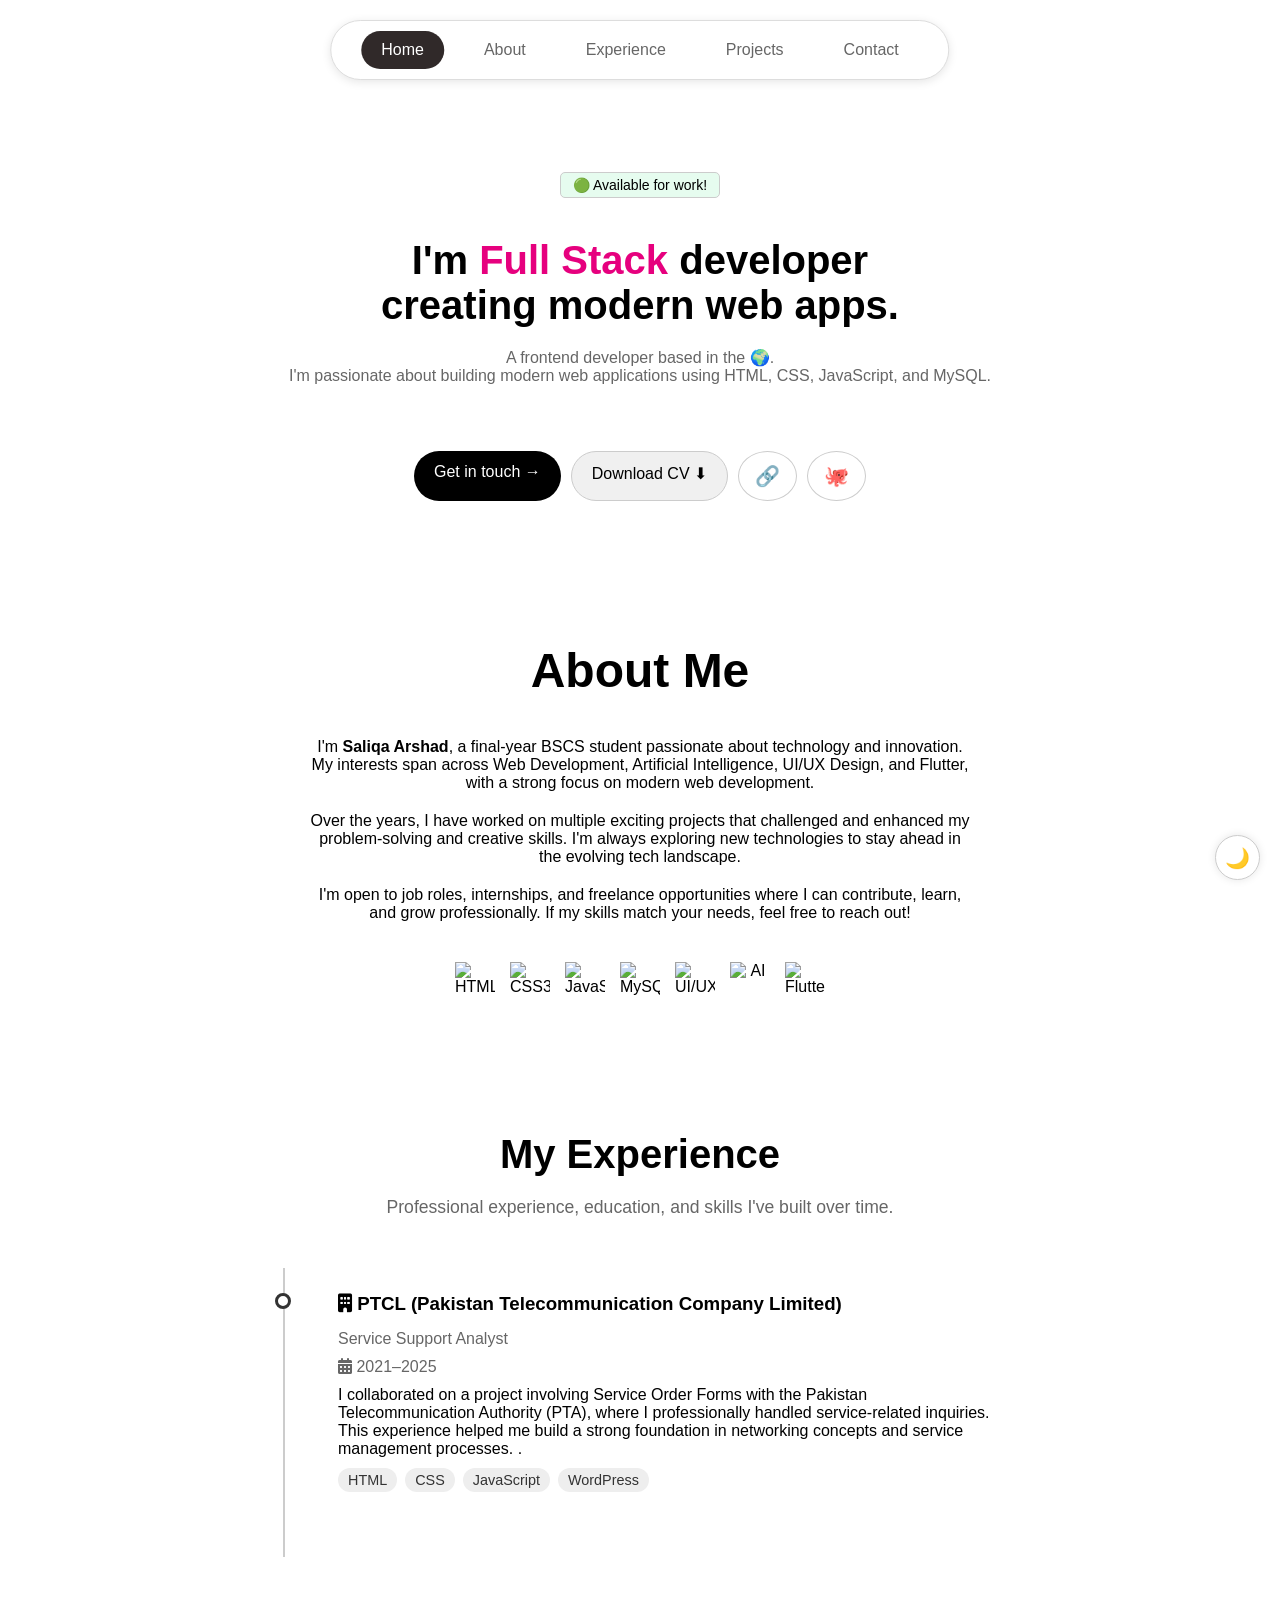
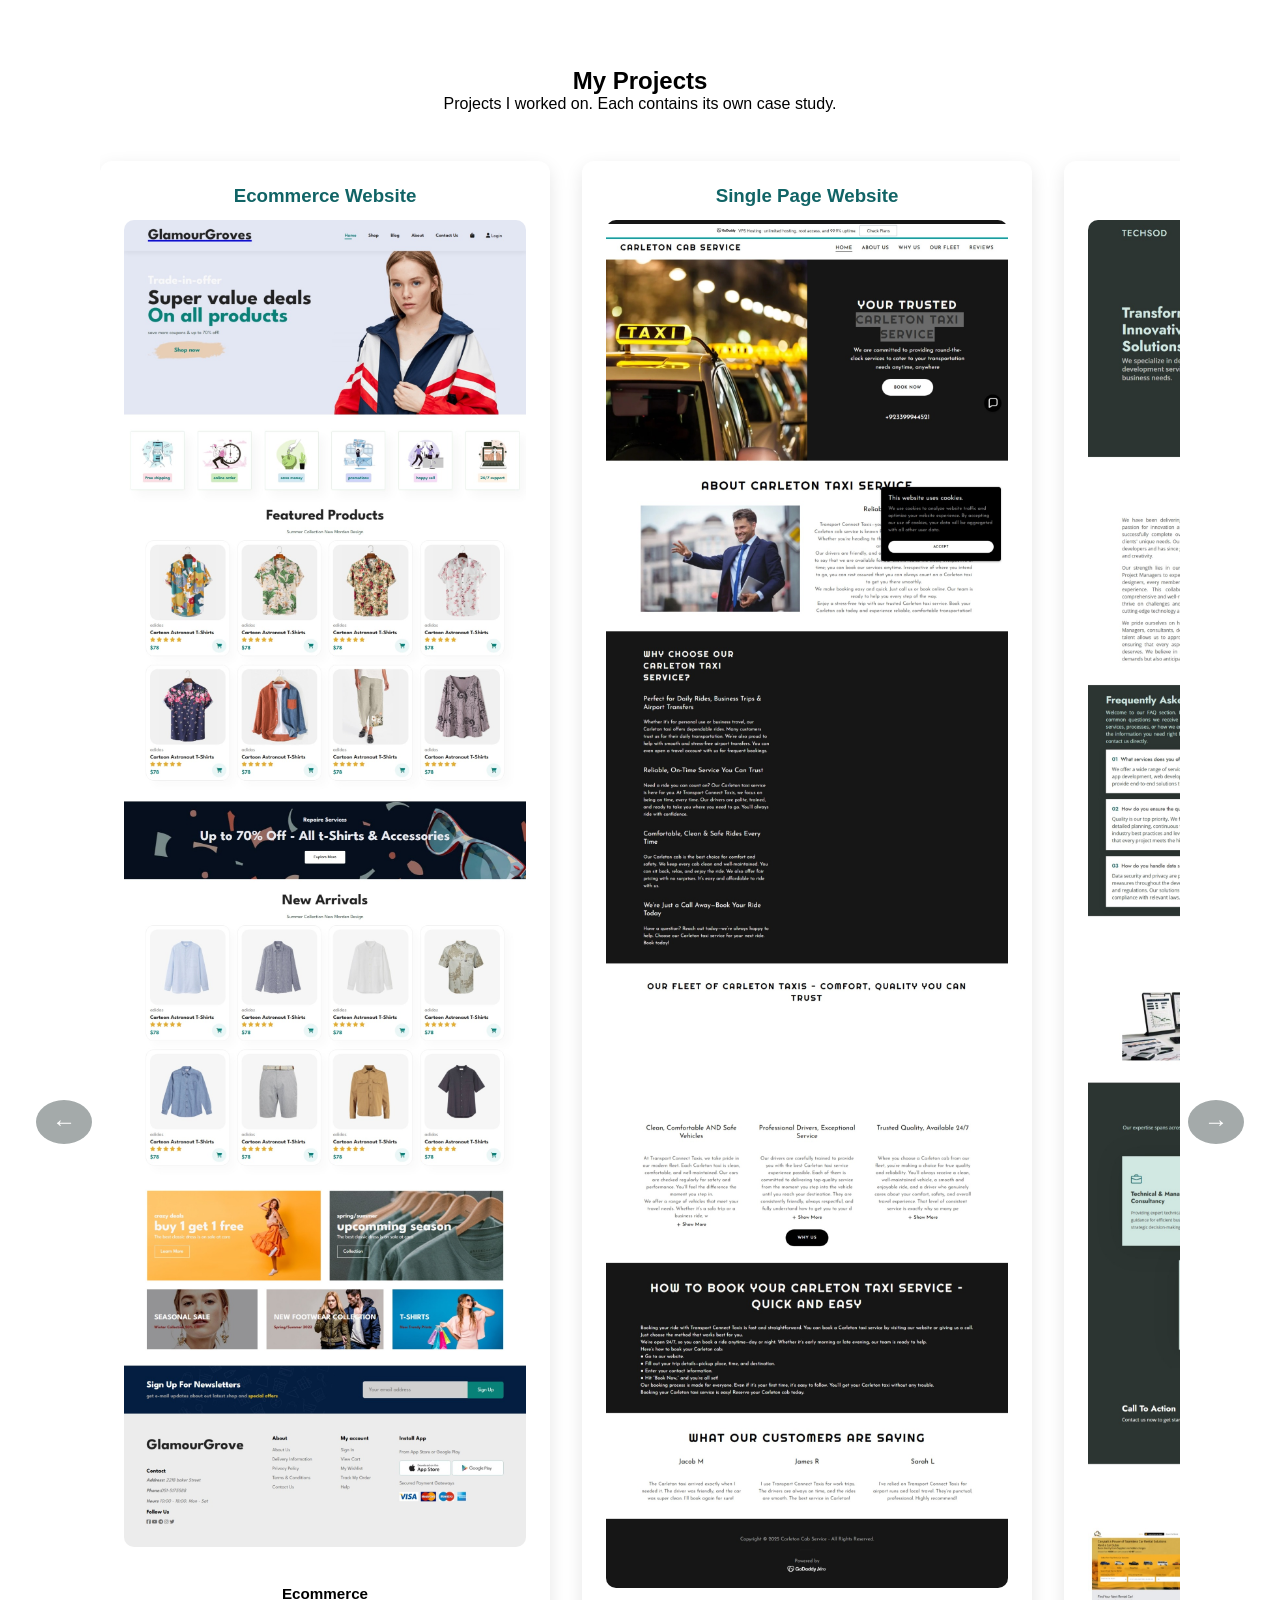
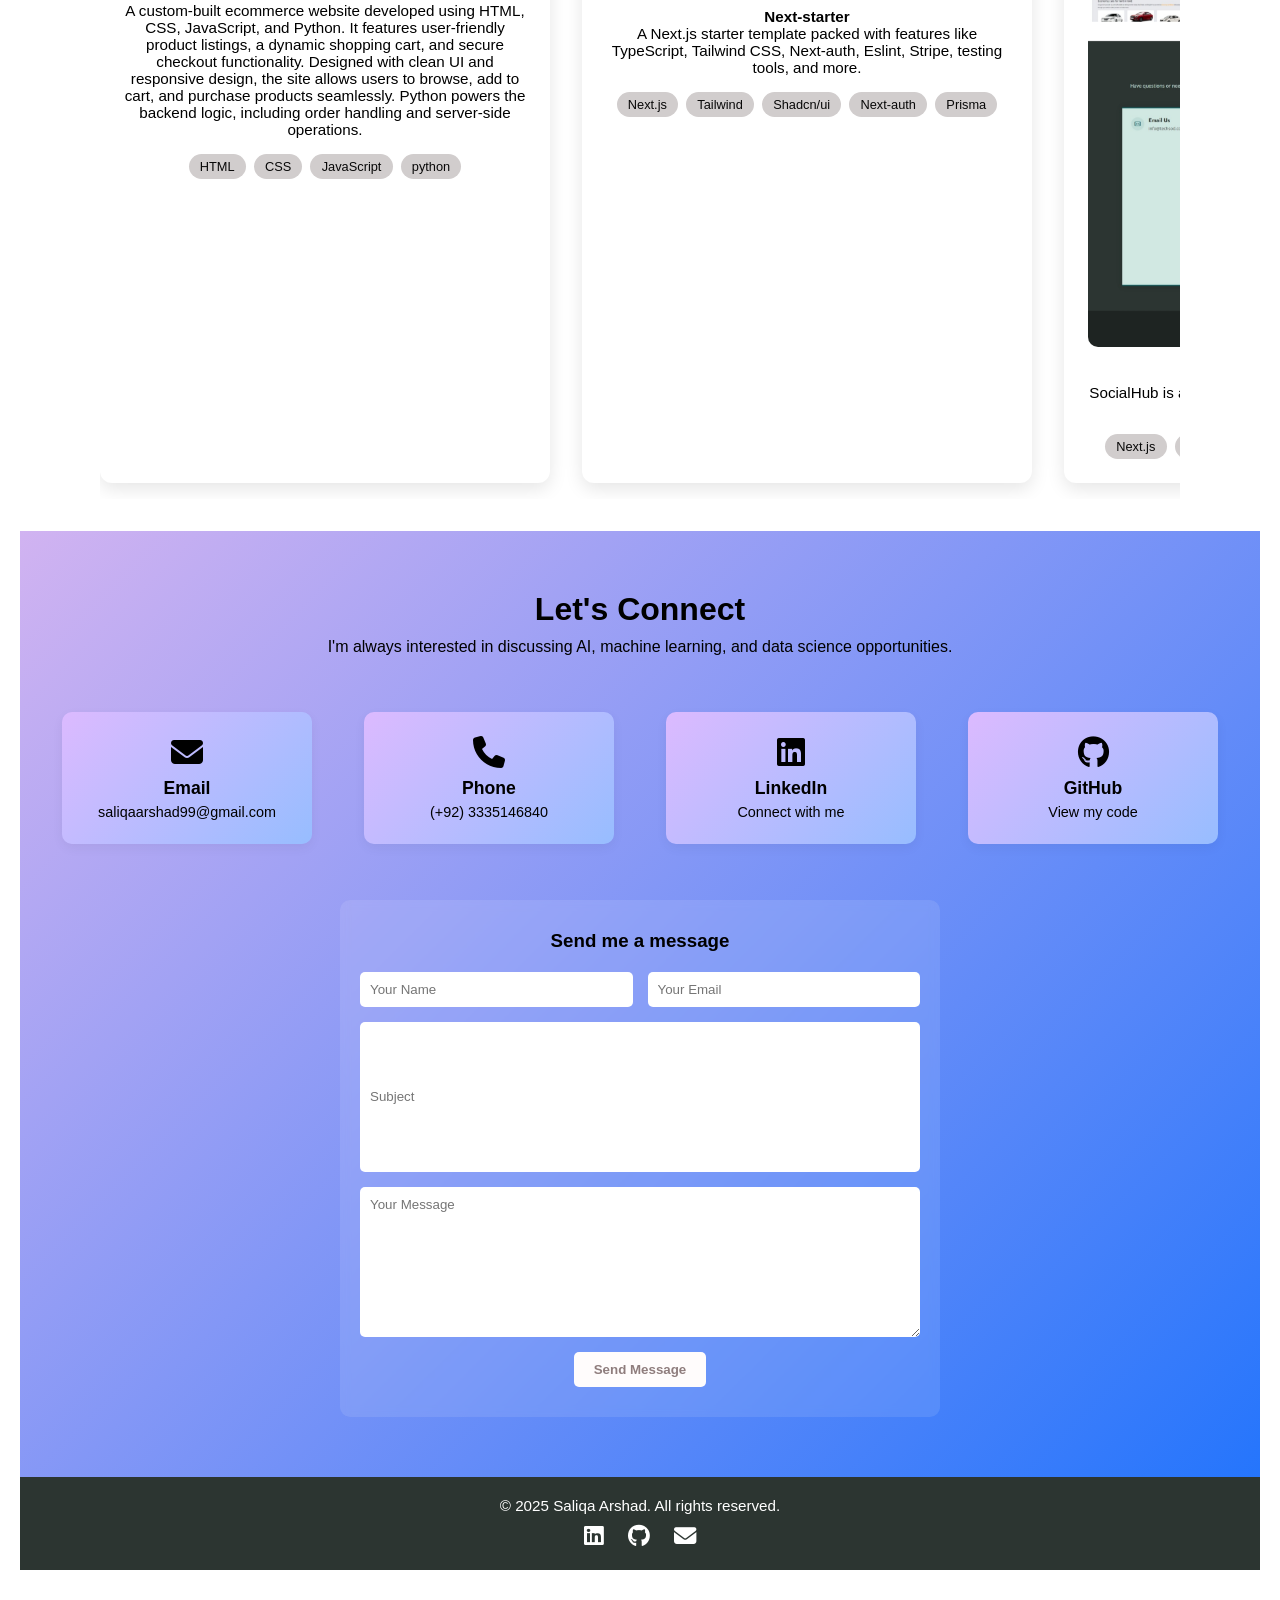
==== index.html @ 82d419e6 "Add files via upload" ====
<!DOCTYPE html>
<html lang="en">
<head>
  <meta charset="UTF-8" />
  <meta name="viewport" content="width=device-width, initial-scale=1.0"/>
  <title>Saliqa Arshad Portfolio</title>
  <link rel="stylesheet" href="main.css" />
  <link rel="stylesheet" href="https://cdnjs.cloudflare.com/ajax/libs/font-awesome/6.4.0/css/all.min.css">
  




</head>
<body>
  <!---==========================Header===================================-->
  <header>
    <nav class="navbar">
  <ul>
    <li><a href="#hero" class="active">Home</a></li>
    <li><a href="#about">About</a></li>
    <li><a href="#experience">Experience</a></li>
    <li><a href="#projects">Projects</a></li>
    <li><a href="#contact">Contact</a></li>
  </ul>
</nav>

  </header>
<!---==========================Home===================================-->
  <section id="hero"class="hero">
     <br><br><br><br>
    <p class="availability">🟢 Available for work!</p>
    <h1>I'm <span class="highlight">Full Stack</span> developer<br>creating modern web apps.</h1>
    <p class="subtitle">
      A frontend developer based in the 🌍.<br>
      I'm passionate about building modern web applications using HTML, CSS, JavaScript, and MySQL.
    </p>
    <br><br>
    <div class="buttons">
      <a href="#" class="btn dark">Get in touch →</a>
      <a href="#" class="btn light">Download CV ⬇</a>
      <a href="#" class="icon">🔗</a>
      <a href="#" class="icon">🐙</a>
    </div>
    <br><br><br><br>
    </section>
    <!---==========================About===================================-->
  <section id="about" class="about-section">
  <h1>About Me</h1>
  <p>
    I'm <strong>Saliqa Arshad</strong>, a final-year BSCS student passionate about technology and innovation.
    My interests span across Web Development, Artificial Intelligence, UI/UX Design, and Flutter, with a strong focus on modern web development.
  </p>
  <p>
    Over the years, I have worked on multiple exciting projects that challenged and enhanced my problem-solving and creative skills.
    I'm always exploring new technologies to stay ahead in the evolving tech landscape.
  </p>
  <p>
    I'm open to job roles, internships, and freelance opportunities where I can contribute, learn, and grow professionally.
    If my skills match your needs, feel free to reach out!
  </p>
  <div class="tech-stack">
    <img src="https://img.icons8.com/ios-filled/50/000000/html-5.png" alt="HTML5" class="icon-tech">
    <img src="https://img.icons8.com/ios-filled/50/000000/css3.png" alt="CSS3" class="icon-tech">
    <img src="https://img.icons8.com/ios-filled/50/000000/javascript.png" alt="JavaScript" class="icon-tech">
    <img src="https://img.icons8.com/ios-filled/50/000000/mysql.png" alt="MySQL" class="icon-tech">
    <img src="https://img.icons8.com/ios-filled/50/000000/prototype.png" alt="UI/UX" class="icon-tech">

    <img src="https://img.icons8.com/ios-filled/50/000000/artificial-intelligence.png" alt="AI" class="icon-tech">
    <img src="https://img.icons8.com/ios-filled/50/000000/flutter.png" alt="Flutter" class="icon-tech">

  </div>
</section>
<!---==========================Experience===================================-->
<section id="experience" class="experience-section">
  <h1>My Experience</h1>
  <p class="subtext">Professional experience, education, and skills I've built over time.</p>
  <div class="timeline">
    <div class="timeline-item">
      <div class="bullet"></div>
      <div class="content">
        <h3><i class="fas fa-building"></i> PTCL (Pakistan Telecommunication Company Limited)</h3>
        <p class="role">Service Support Analyst</p>
        <p class="date"><i class="fas fa-calendar-alt"></i> 2021–2025</p>
        <p>I collaborated on a project involving Service Order Forms with the Pakistan Telecommunication Authority (PTA), 
          where I professionally handled service-related inquiries. This experience helped 
          me build a strong foundation in networking concepts and service management processes.
 .</p>
        <div class="skills">
          <span>HTML</span>
          <span>CSS</span>
          <span>JavaScript</span>
          <span>WordPress</span>
        </div>
      </div>
    </div>

    <!-- Repeat .timeline-item for each entry -->
  </div>
</section>
<!---==========================Project===================================-->
<section id="projects" class="projects-section">
  <h1>My Projects</h1>
  <p>Projects I worked on. Each contains its own case study.</p>

  <div class="projects-slider">
    <button class="slider-btn left" onclick="scrollProjects('left')">&#8592;</button>

    <div class="projects-track" id="projects-track">
      <!----=============project1==========================-->
      <div class="project-card">
        <h3>Ecommerce Website</h3>
        <img src="assets/img/project_1.jpeg" alt="Project 1">
        <br><br>
        <p><strong>Ecommerce</strong><br>
          A custom-built ecommerce website developed using HTML, CSS, JavaScript, and Python. It features user-friendly product listings, a dynamic shopping cart, and secure checkout functionality. Designed with clean UI and responsive design, the site allows users to browse, add to cart, and purchase products seamlessly. Python powers the backend logic, including order handling and server-side operations.
        </p>
        <div class="tags" >
          <span>HTML</span>
          <span>CSS</span>
          <span>JavaScript</span>
          <span>python</span>
        
        </div>
      </div>
      <!----=============project2==========================-->
      <div class="project-card">
        <h3>Single Page Website</h3>
        <img src="assets/img/project_2.jpeg" alt="Project 2">
        <p><strong>Next-starter</strong><br>
          A Next.js starter template packed with features like TypeScript, Tailwind CSS, Next-auth, Eslint, Stripe, testing tools, and more.
        </p>
        <div class="tags">
          <span>Next.js</span>
          <span>Tailwind</span>
          <span>Shadcn/ui</span>
          <span>Next-auth</span>
          <span>Prisma</span>
        </div>
      </div>
      <!----=============project3==========================-->
      <div class="project-card">
        <h3>UI/UX</h3>
        <img src="assets/img/project_3.jpeg" alt="Project 3">
        <p><strong>Portfolio</strong><br>
          SocialHub is a next-generation social media app developed using Next.js and Nest.js.
        </p>
        <div class="tags">
          <span>Next.js</span>
          <span>TypeScript</span>
          <span>Nest.js</span>
          <span>Tailwind</span>
          <span>Prisma</span>
        </div>
      </div>
      <!----=============project4==========================-->
      <div class="project-card">
        <h3>Ecommerce Website</h3>
        <img src="assets/img/project_5.png" alt="Project 1">
        <p><strong>Next-starter</strong><br>
          A Next.js starter template packed with features like TypeScript, Tailwind CSS, Next-auth, Eslint, Stripe, testing tools, and more.
        </p>
        <div class="tags">
          <span>Next.js</span>
          <span>Tailwind</span>
          <span>Shadcn/ui</span>
          <span>Next-auth</span>
          <span>Prisma</span>
        </div>
      </div>
    </div> <!-- End of projects-track -->

    <button class="slider-btn right" onclick="scrollProjects('right')">&#8594;</button>
  </div> <!-- End of projects-slider -->
</section>


<!---===============================Contact=======================================-->
<section  id="contact" class="contact-section">
  <h2>Let's Connect</h2>
  <p class="subtitle">I'm always interested in discussing AI, machine learning, and data science opportunities.</p>

  <div class="contact-options">
    <div class="contact-card">
      <i class="fas fa-envelope"></i>
      <h3>Email</h3>
      <p>saliqaarshad99@gmail.com</p>
    </div>
    <div class="contact-card">
      <i class="fas fa-phone"></i>
      <h3>Phone</h3>
      <p>(+92) 3335146840</p>
    </div>
    <div class="contact-card">
  <a href="https://www.linkedin.com/in/saliqa-arshad-60aa34237/" target="_blank">
    <i class="fab fa-linkedin"></i>
    <h3>LinkedIn</h3>
    <p>Connect with me</p>
  </a>
</div>

    <div class="contact-card">
      <i class="fab fa-github"></i>
      <h3>GitHub</h3>
      <p>View my code</p>
    </div>
  </div>

  <div class="contact-form-wrapper">
    <h3>Send me a message</h3>
    <form>
      <div class="form-row">
        <input type="text" placeholder="Your Name" required>
        <input type="email" placeholder="Your Email" required>
      </div>
      <input type="text" placeholder="Subject">
      <textarea placeholder="Your Message"></textarea>
      <button type="submit">Send Message</button>
    </form>
  </div>
</section>



  <!-- Dark Mode Toggle Button -->
  <button id="toggle-mode" title="Toggle dark mode">🌙</button>

  <script src="main.js"></script>
<!--===========footer===========-->
<footer class="site-footer">
  <div class="footer-content">
    <p>&copy; 2025 Saliqa Arshad. All rights reserved.</p>
    <div class="footer-socials">
      <a href="https://www.linkedin.com/in/saliqa-arshad-60aa34237/" target="_blank"><i class="fab fa-linkedin"></i></a>
      <a href="https://github.com/saliqaarshad" target="_blank"><i class="fab fa-github"></i></a>
      <a href="mailto:saliqaarshad99@gmail.com"><i class="fas fa-envelope"></i></a>
    </div>
  </div>
</footer>


</body>
</html>
---- main.css ----
* {
  margin: 0;
  padding: 0;
  box-sizing: border-box;
  font-family: 'Segoe UI', sans-serif;
}

body {
  background: #fff;
  color: #000;
  text-align: center;
  padding: 100px 20px 60px; /* top padding to avoid overlap from fixed navbar */
}
html {
  scroll-behavior: smooth;
}
.navbar {
  background: #fff;
  padding: 10px 20px;
  border: 1px solid #ddd;
  border-radius: 50px;
  display: inline-block;
  text-align: center;
  position: fixed;
  top: 20px;
  left: 50%;
  transform: translateX(-50%);
  z-index: 1000;
  box-shadow: 0 2px 10px rgba(0, 0, 0, 0.1);
}

.navbar ul {
  list-style: none;
  padding: 0;
  margin: 0;
  display: inline-flex;
  align-items: center;
}

.navbar ul li {
  margin: 0 10px;
}

.navbar ul li a {
  text-decoration: none;
  color: #666;
  padding: 10px 20px;
  border-radius: 50px;
  display: inline-block;
  transition: background 0.3s, color 0.3s;
  white-space: nowrap;
}

/* Active link (Home stays highlighted) */
.navbar ul li a.active {
  background: #302929;
  color: #fff;
}

/* Hover effect for all links */
.navbar ul li a:hover {
  background: #302929;
  color: #fff;
}

/* Dark mode support */
body.dark .navbar {
  background-color: #1e1e1e;
  border-color: #333;
}

body.dark .navbar ul li a {
  color: #f5f5f5;
}

body.dark .navbar ul li a:hover {
  background-color: #333;
  color: #f5f5f5;
}

body.dark .navbar ul li a.active {
  background-color: #333;
  color: #f5f5f5;
}


.navbar {
  background: #fff;
  padding: 10px 20px;
  border: 1px solid #ddd;
  border-radius: 50px;
  display: inline-block;
  text-align: center;
  position: fixed;
  top: 20px;
  left: 50%;
  transform: translateX(-50%);
  z-index: 1000;
  box-shadow: 0 2px 10px rgba(0, 0, 0, 0.1);
}

.navbar ul {
  list-style: none;
  padding: 0;
  margin: 0;
  display: inline-flex;
  align-items: center;
}

.navbar ul li {
  margin: 0 10px;
}

.navbar ul li a {
  text-decoration: none;
  color: #666;
  padding: 10px 20px;
  border-radius: 50px;
  display: inline-block;
  transition: background 0.3s, color 0.3s;
  white-space: nowrap;
}

/* Active link (Home stays highlighted) */
.navbar ul li a.active {
  background: #302929;
  color: #fff;
}

/* Hover effect for all links */
.navbar ul li a:hover {
  background: #302929;
  color: #fff;
}

/* Dark mode support */
body.dark .navbar {
  background-color: #1e1e1e;
  border-color: #333;
}

body.dark .navbar ul li a {
  color: #f5f5f5;
}

body.dark .navbar ul li a:hover {
  background-color: #333;
  color: #f5f5f5;
}

body.dark .navbar ul li a.active {
  background-color: #333;
  color: #f5f5f5;
}

/* Hero section */
.hero .availability {
  display: inline-block;
  background: #e6fcef;
  color: #000;
  border: 1px solid #ccc;
  padding: 4px 12px;
  font-size: 14px;
  border-radius: 5px;
  margin-bottom: 20px;
}

.hero h1 {
  font-size: 2.5rem;
  font-weight: 700;
  margin: 20px 0;
}

.hero .highlight {
  color: #e6007e;
}

.hero .subtitle {
  font-size: 1rem;
  color: #666;
  margin-bottom: 30px;
}

.buttons {
  display: flex;
  justify-content: center;
  gap: 10px;
  flex-wrap: wrap;
}

.btn {
  padding: 12px 20px;
  border-radius: 25px;
  font-weight: 500;
  text-decoration: none;
  transition: 0.3s ease;
}

.btn.dark {
  background: #000;
  color: #fff;
}

.btn.light {
  background: #f0f0f0;
  color: #000;
  border: 1px solid #ccc;
}

.icon {
  font-size: 20px;
  padding: 12px 16px;
  border: 1px solid #ccc;
  border-radius: 50%;
  background: #fff;
  color: #000;
  text-decoration: none;
}

/* Toggle Button */
#toggle-mode {
  position: fixed;
  bottom: 20px;
  right: 20px;
  background: #fff;
  color: #000;
  border: 1px solid #ccc;
  border-radius: 50%;
  width: 45px;
  height: 45px;
  font-size: 20px;
  cursor: pointer;
  box-shadow: 0 0 8px rgba(0,0,0,0.1);
  transition: all 0.3s;
  z-index: 999;
}

#toggle-mode:hover {
  background-color: #eee;
}

/* Dark Mode */
body.dark {
  background-color: #121212;
  color: #f5f5f5;
}

body.dark .navbar {
  background-color: #1e1e1e;
  border-bottom-color: #333;
}

body.dark .navbar a {
  color: #f5f5f5;
}

body.dark .navbar a:hover,
body.dark .navbar .active {
  background-color: #333;
}

body.dark .btn {
  background-color: #f5f5f5;
  color: #111;
}

body.dark .btn.secondary {
  background-color: #333;
  color: #f5f5f5;
}

body.dark form input,
body.dark form textarea {
  background: #1e1e1e;
  color: #f5f5f5;
  border: 1px solid #444;
}

body.dark footer {
  color: #aaa;
}

/* About Section */
#about {
  scroll-margin-top: 100px; /* adjust to your navbar height */
}

.about-section {
  max-width: 700px;
  margin: 50px auto;
  padding: 20px;
  text-align: center;
  display: flex;
  flex-direction: column;
  align-items: center;
}

.about-section h1 {
  font-size: 3em;
  margin-bottom: 30px;
}

.about-section p {
  margin: 10px 0;
  text-align: center;
  width: 100%;
}

.tech-stack {
  margin-top: 30px;
  display: flex;
  justify-content: center;
  gap: 15px;
  flex-wrap: wrap;
}

.tech-stack img {
  width: 40px;
  height: 40px;
}


.tech-stack {
  margin-top: 30px;
  display: flex;
  justify-content: center;
  gap: 15px;
  flex-wrap: wrap;
}

.tech-stack img {
  width: 40px;
  height: 40px;
}
#experience {
  scroll-margin-top: 20px; /* adjust to your navbar height */
}
.experience-section {
  padding: 60px 20px;
  max-width: 900px;
  margin: auto;
  text-align: left;
}

.experience-section h1 {
  font-size: 2.5rem;
  margin-bottom: 20px;
  text-align: center;
}

.subtext {
  margin-bottom: 40px;
  color: #666;
  font-size: 1.1rem;
  text-align: center;
}

/* Timeline container */
.timeline {
  position: relative;
  margin: 50px auto;
  padding: 20px 0;
  width: 90%;
}

.timeline::before {
  content: '';
  position: absolute;
  top: 0;
  left: 30px; /* Distance from the left */
  width: 2px;
  height: 100%;
  background-color: #ccc;
}

.timeline-item {
  position: relative;
  display: flex;
  align-items: flex-start;
  margin-bottom: 40px;
  padding-left: 60px; /* Makes room for the bullet + line */
}

.bullet {
  position: absolute;
  left: 22px; /* Center on the line */
  top: 5px;
  width: 16px;
  height: 16px;
  background-color: #fff;
  border: 3px solid #333;
  border-radius: 50%;
  z-index: 1;
}

.content {
  flex: 2;
  padding: 5px 25px;
}

.timeline-item h3 {
  margin: 0 0 15px;
}

.role, .date {
  margin: 0 0 10px;
  color: #666;
}

.skills {
  display: flex;
  flex-wrap: wrap;
  gap: 8px;
  margin-top: 10px;
}

.skills span {
  background: #eee;
  padding: 4px 10px;
  border-radius: 15px;
  font-size: 0.9rem;
  color: #333;
}
.projects-slider {
  position: relative;
  display: flex;
  align-items: center;
  overflow: hidden;
  padding: 2rem 1rem;
}

.projects-track {
  display: flex;
  gap: 2rem;
  overflow-x: auto;
  scroll-behavior: smooth;
  padding: 1rem 0;
}

.project-card {
  flex: 0 0 450px; /* Increased width */
  background-color: #ffffff;
  border-radius: 12px;
  box-shadow: 0 6px 18px rgba(0, 0, 0, 0.1);
  padding: 1.5rem;
  transition: transform 0.3s ease, box-shadow 0.3s ease;
}

body.dark .project-card {
  background-color: #2a2a2a;
  color: #f1f1f1;
  box-shadow: 0 6px 18px rgba(255, 255, 255, 0.05);
}

.project-card:hover {
  transform: translateY(-5px);
}

.project-card h3 {
  margin-bottom: 0.8rem;
  color: #116466;
}

body.dark .project-card h3 {
  color: #d1e8e2;
}

.project-card img {
  width: 100%;
  border-radius: 10px;
  margin-bottom: 1rem;
}

.project-card p {
  margin-bottom: 1rem;
  font-size: 0.95rem;
}

.tags {
  display: flex;
  flex-wrap: wrap;
  gap: 0.5rem;
  justify-content: center;
}

.tags span {
  background-color: #d1cdcd;
  color: #080808;
  padding: 0.3rem 0.7rem;
  font-size: 0.8rem;
  border-radius: 30px;
  font-weight: 500;
  justify-content: center;
}

.slider-btn {
  background-color: #a4aaaa;
  color: white;
  border: none;
  font-size: 1.5rem;
  padding: 0.5rem 1rem;
  cursor: pointer;
  border-radius: 50%;
  transition: background 0.3s;
  z-index: 10;
}

.slider-btn:hover {
  background-color: #0d3e3e;
}

.slider-btn.left {
  margin-right: 0.5rem;
}

.slider-btn.right {
  margin-left: 0.5rem;
}
/* Import Font Awesome for icons */
@import url("https://cdnjs.cloudflare.com/ajax/libs/font-awesome/6.4.0/css/all.min.css");

.contact-section {
  background: linear-gradient(135deg, #d1b3f1, #2575fc);
  color: #000000;
  padding: 60px 20px;
  text-align: center;
}

.contact-section h2 {
  font-size: 2rem;
  margin-bottom: 10px;
}

.contact-section .subtitle {
  font-size: 1rem;
  margin-bottom: 40px;
}

.contact-options {
  display: flex;
  flex-wrap: wrap;
  justify-content: center;
  gap: 20px;
  margin-bottom: 40px;
}

.contact-card {
  background: rgba(0, 0, 0, 0.1);
  padding: 20px;
  border-radius: 10px;
  flex: 1 1 200px;
  max-width: 250px;
  text-align: center;
  backdrop-filter: blur(5px);
  transition: transform 0.3s ease;
}

.contact-card:hover {
  transform: translateY(-5px);
}

.contact-card i {
  font-size: 2rem;
  margin-bottom: 10px;
}

.contact-card h3 {
  font-size: 1.1rem;
  margin-bottom: 5px;
}

.contact-card p {
  font-size: 0.9rem;
}

.contact-form-wrapper {
  background: rgba(255, 255, 255, 0.1);
  border-radius: 10px;
  padding: 30px 20px;
  max-width: 600px;
  margin: 0 auto;
  backdrop-filter: blur(5px);
}

.contact-form-wrapper h3 {
  margin-bottom: 20px;
}

.contact-form-wrapper form {
  display: flex;
  flex-direction: column;
  gap: 15px;
}

.contact-form-wrapper .form-row {
  display: flex;
  flex-wrap: wrap;
  gap: 15px;
}

.contact-form-wrapper input,
.contact-form-wrapper textarea {
  flex: 1 1 150px;
  padding: 10px;
  border: none;
  border-radius: 5px;
}

.contact-form-wrapper textarea {
  min-height: 50px;
  resize: vertical;
}

.contact-form-wrapper button {
  padding: 10px 20px;
  background: #fffcfc;
  color: #8f7d7d;
  border: none;
  border-radius: 5px;
  font-weight: bold;
  cursor: pointer;
  align-self: center;
}

.contact-form-wrapper button:hover {
  background: #eee;
}
.site-footer {
  background-color: #2c2c2c;
  color: #fff;
  padding: 30px 20px;
  text-align: center;
}

.footer-content {
  max-width: 1000px;
  margin: 0 auto;
}

.footer-content p {
  margin: 0 0 10px;
  font-size: 0.95rem;
}

.footer-socials a {
  color: #fff;
  margin: 0 10px;
  font-size: 1.2rem;
  transition: color 0.3s ease;
}

.footer-socials a:hover {
  color: #ffcb9a; /* Your brand color */
}

/* Contact Card */
.contact-card {
  background: linear-gradient(135deg, #dcbaff, #97bdff);
  padding: 1.5rem;
  border-radius: 10px;
  text-align: center;
  box-shadow: 0 4px 12px rgba(0, 0, 0, 0.05);
  transition: transform 0.3s ease;
  margin: 1rem;
}

.contact-card a {
  text-decoration: none;
  color: inherit;
  display: block;
}

.contact-card i {
  font-size: 2rem;
  color: #000000;
  margin-bottom: 10px;
}

.contact-card:hover {
  transform: translateY(-5px);
}

/* Footer */
.site-footer {
  background-color: #2C3531;
  color: #fff;
  text-align: center;
  padding: 20px 0;
}

.footer-socials a {
  color: #fff;
  margin: 0 10px;
  font-size: 1.4rem;
  transition: color 0.3s ease;
}

.footer-socials a:hover {
  color: #D9B08C;
}
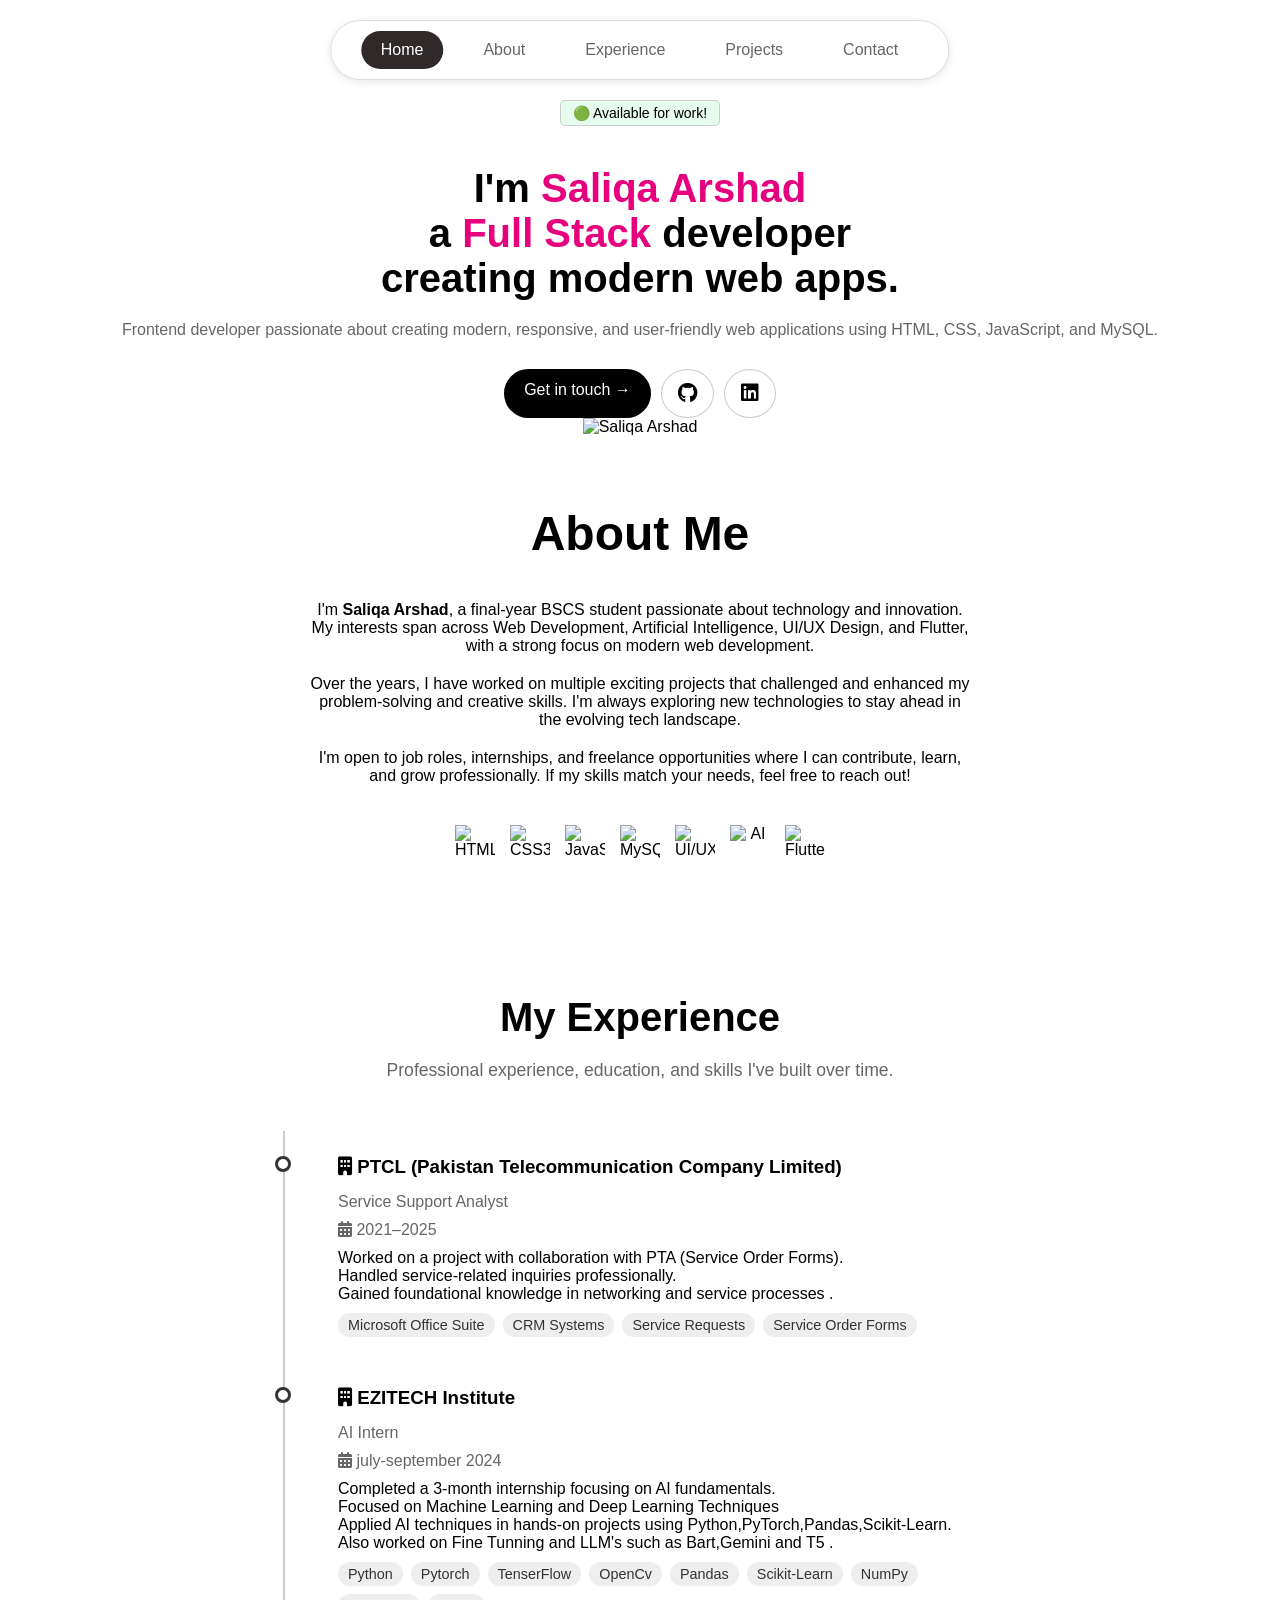
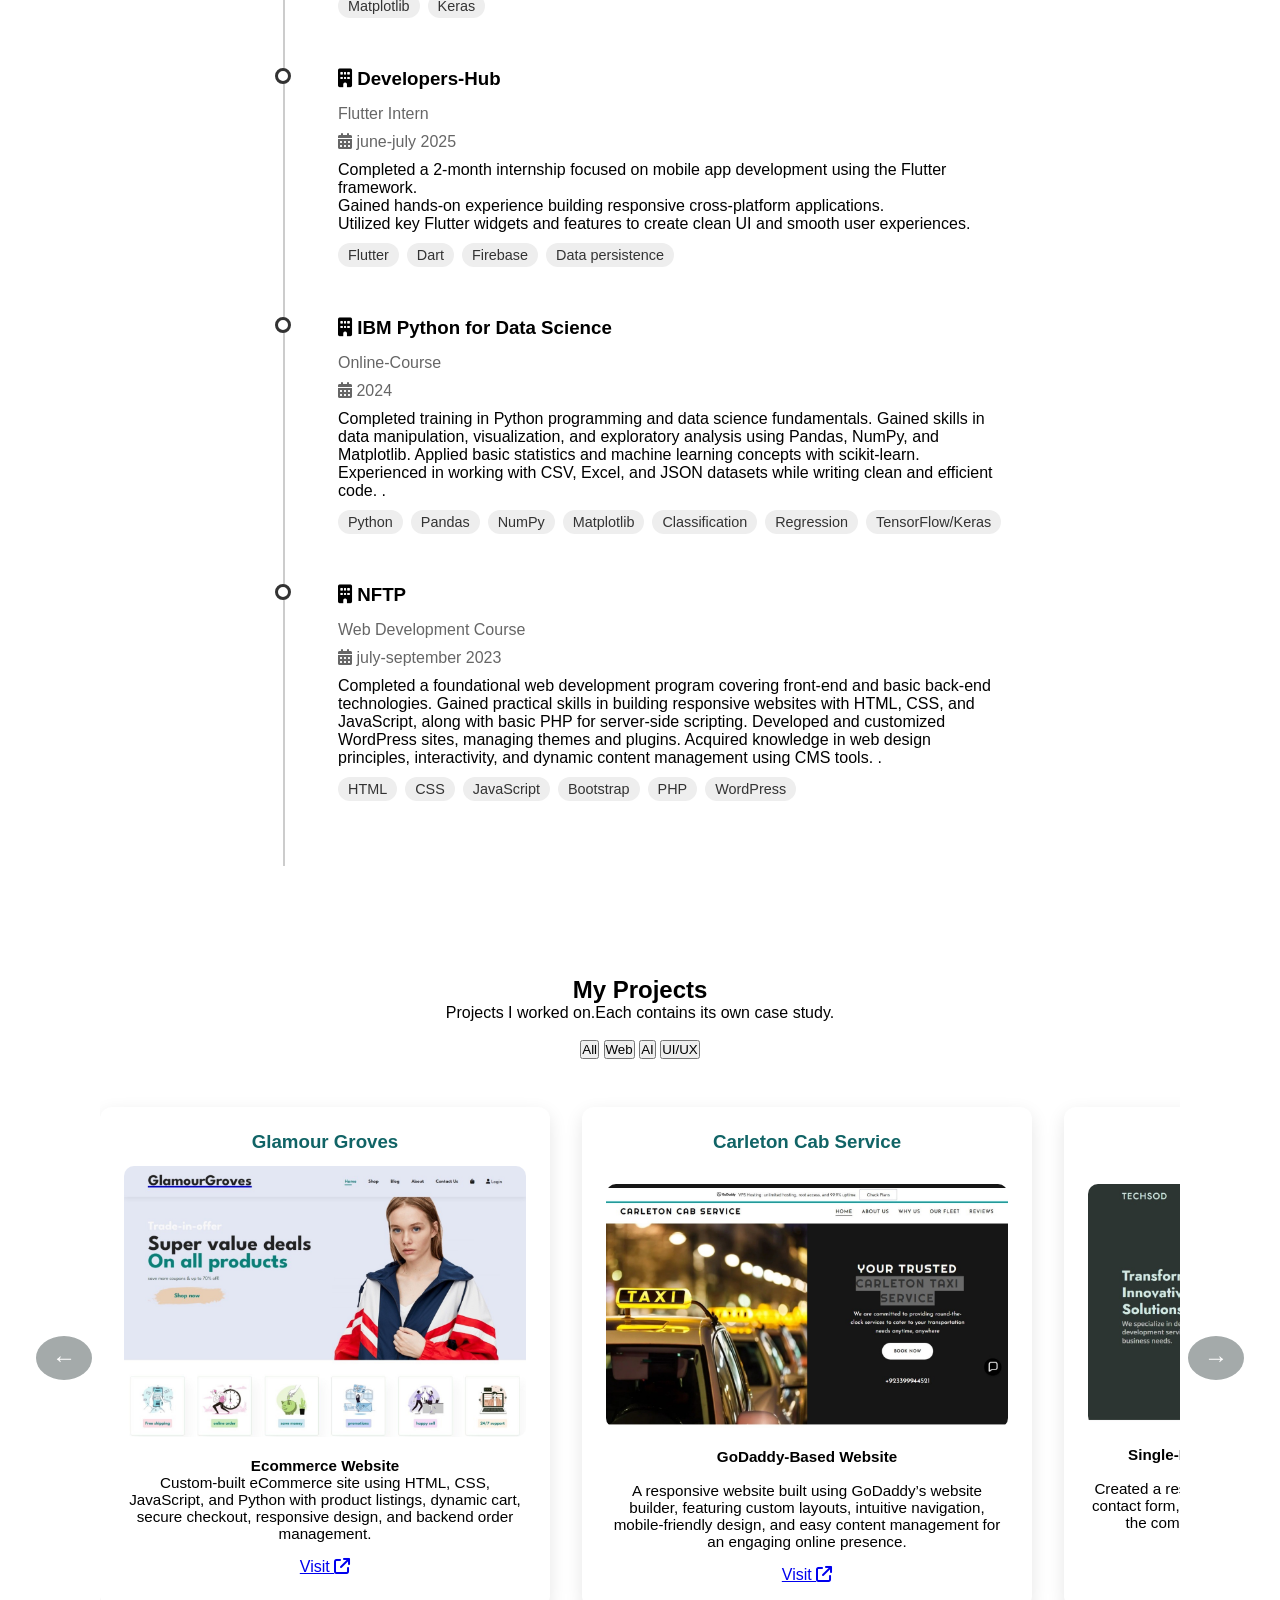
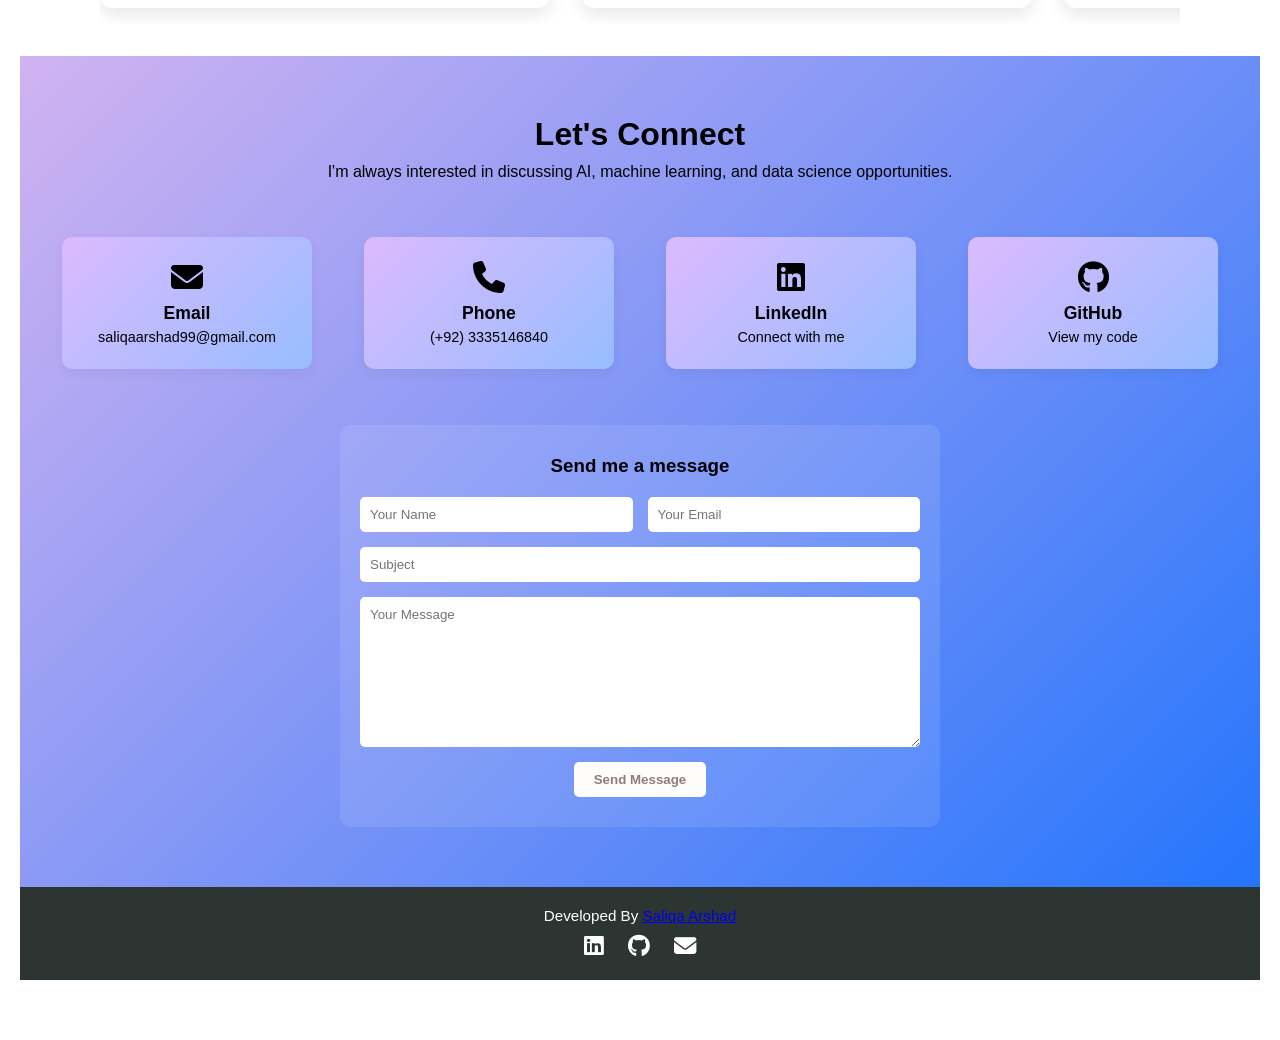
==== commit 27943133: "Update index.html" ====
--- a/index.html
+++ b/index.html
@@ -6,7 +6,8 @@
   <title>Saliqa Arshad Portfolio</title>
   <link rel="stylesheet" href="main.css" />
   <link rel="stylesheet" href="https://cdnjs.cloudflare.com/ajax/libs/font-awesome/6.4.0/css/all.min.css">
-  
+  <!--EmailJS Library --->
+<script src="https://cdn.jsdelivr.net/npm/emailjs-com@3/dist/email.min.js"></script>
 
 
 
@@ -27,50 +28,66 @@
 
   </header>
 <!---==========================Home===================================-->
-  <section id="hero"class="hero">
-     <br><br><br><br>
-    <p class="availability">🟢 Available for work!</p>
-    <h1>I'm <span class="highlight">Full Stack</span> developer<br>creating modern web apps.</h1>
-    <p class="subtitle">
-      A frontend developer based in the 🌍.<br>
-      I'm passionate about building modern web applications using HTML, CSS, JavaScript, and MySQL.
-    </p>
-    <br><br>
-    <div class="buttons">
-      <a href="#" class="btn dark">Get in touch →</a>
-      <a href="#" class="btn light">Download CV ⬇</a>
-      <a href="#" class="icon">🔗</a>
-      <a href="#" class="icon">🐙</a>
-    </div>
-    <br><br><br><br>
+  <section id="hero" class="hero">
+  <div class="hero-content">
+    
+    <!-- Left: Text -->
+    <div class="hero-text">
+      <p class="availability">🟢 Available for work!</p>
+      <h1>I'm 
+        <span class="highlight">Saliqa Arshad</span> <br> a
+        <span class="highlight">Full Stack</span> developer<br>
+        creating modern web apps.
+      </h1>
+      <p class="subtitle">
+        Frontend developer passionate about creating modern, responsive, and user-friendly web applications using HTML, CSS, JavaScript, and MySQL.
+      </p>
+      <div class="buttons">
+        <a href="#" class="btn dark">Get in touch →</a>
+        <a href="https://github.com/your-username" class="icon" target="_blank" aria-label="GitHub">
+          <i class="fab fa-github"></i>
+        </a>
+        <a href="https://www.linkedin.com/in/your-profile" class="icon" target="_blank" aria-label="LinkedIn">
+          <i class="fab fa-linkedin"></i>
+        </a>
+      </div>
+    </div>
+
+    <!-- Right: Image -->
+    <div class="hero-image">
+      <img src="assets/img/img.png" alt="Saliqa Arshad">
+    </div>
+
+  </div>
+</section>
+
+    <!---==========================About===================================-->
+  <div class="about-container">
+    <section id="about" class="about-section">
+        <h1>About Me</h1>
+        <p>
+            I'm <strong>Saliqa Arshad</strong>, a final-year BSCS student passionate about technology and innovation.
+            My interests span across Web Development, Artificial Intelligence, UI/UX Design, and Flutter, with a strong focus on modern web development.
+        </p>
+        <p>
+            Over the years, I have worked on multiple exciting projects that challenged and enhanced my problem-solving and creative skills.
+            I'm always exploring new technologies to stay ahead in the evolving tech landscape.
+        </p>
+        <p>
+            I'm open to job roles, internships, and freelance opportunities where I can contribute, learn, and grow professionally.
+            If my skills match your needs, feel free to reach out!
+        </p>
+        <div class="tech-stack">
+            <img src="https://img.icons8.com/ios-filled/50/000000/html-5.png" alt="HTML5" class="icon-tech">
+            <img src="https://img.icons8.com/ios-filled/50/000000/css3.png" alt="CSS3" class="icon-tech">
+            <img src="https://img.icons8.com/ios-filled/50/000000/javascript.png" alt="JavaScript" class="icon-tech">
+            <img src="https://img.icons8.com/ios-filled/50/000000/mysql.png" alt="MySQL" class="icon-tech">
+            <img src="https://img.icons8.com/ios-filled/50/000000/prototype.png" alt="UI/UX" class="icon-tech">
+            <img src="https://img.icons8.com/ios-filled/50/000000/artificial-intelligence.png" alt="AI" class="icon-tech">
+            <img src="https://img.icons8.com/ios-filled/50/000000/flutter.png" alt="Flutter" class="icon-tech">
+        </div>
     </section>
-    <!---==========================About===================================-->
-  <section id="about" class="about-section">
-  <h1>About Me</h1>
-  <p>
-    I'm <strong>Saliqa Arshad</strong>, a final-year BSCS student passionate about technology and innovation.
-    My interests span across Web Development, Artificial Intelligence, UI/UX Design, and Flutter, with a strong focus on modern web development.
-  </p>
-  <p>
-    Over the years, I have worked on multiple exciting projects that challenged and enhanced my problem-solving and creative skills.
-    I'm always exploring new technologies to stay ahead in the evolving tech landscape.
-  </p>
-  <p>
-    I'm open to job roles, internships, and freelance opportunities where I can contribute, learn, and grow professionally.
-    If my skills match your needs, feel free to reach out!
-  </p>
-  <div class="tech-stack">
-    <img src="https://img.icons8.com/ios-filled/50/000000/html-5.png" alt="HTML5" class="icon-tech">
-    <img src="https://img.icons8.com/ios-filled/50/000000/css3.png" alt="CSS3" class="icon-tech">
-    <img src="https://img.icons8.com/ios-filled/50/000000/javascript.png" alt="JavaScript" class="icon-tech">
-    <img src="https://img.icons8.com/ios-filled/50/000000/mysql.png" alt="MySQL" class="icon-tech">
-    <img src="https://img.icons8.com/ios-filled/50/000000/prototype.png" alt="UI/UX" class="icon-tech">
-
-    <img src="https://img.icons8.com/ios-filled/50/000000/artificial-intelligence.png" alt="AI" class="icon-tech">
-    <img src="https://img.icons8.com/ios-filled/50/000000/flutter.png" alt="Flutter" class="icon-tech">
-
-  </div>
-</section>
+</div>
 <!---==========================Experience===================================-->
 <section id="experience" class="experience-section">
   <h1>My Experience</h1>
@@ -82,101 +99,337 @@
         <h3><i class="fas fa-building"></i> PTCL (Pakistan Telecommunication Company Limited)</h3>
         <p class="role">Service Support Analyst</p>
         <p class="date"><i class="fas fa-calendar-alt"></i> 2021–2025</p>
-        <p>I collaborated on a project involving Service Order Forms with the Pakistan Telecommunication Authority (PTA), 
-          where I professionally handled service-related inquiries. This experience helped 
-          me build a strong foundation in networking concepts and service management processes.
+        <p>	Worked on a project with collaboration with PTA (Service Order Forms).
+<br>	Handled service-related inquiries professionally.
+	<br>Gained foundational knowledge in networking and service processes
+
+ .</p>
+        <div class="skills">
+  <span>Microsoft Office Suite</span>
+  <span>CRM Systems</span>
+  <span>Service Requests</span>
+  <span>Service Order Forms</span>
+</div>
+      </div>
+    </div>
+
+    <!------------------------------experience 2---------------------------->
+
+  
+    <div class="timeline-item">
+      <div class="bullet"></div>
+      <div class="content">
+        <h3><i class="fas fa-building"></i> EZITECH Institute  </h3>
+        <p class="role">AI Intern</p>
+        <p class="date"><i class="fas fa-calendar-alt"></i>  july-september 2024</p>
+        <p>Completed a 3-month internship focusing on AI fundamentals.
+          <br> Focused on Machine Learning and Deep Learning Techniques
+          <br> Applied AI techniques in hands-on projects using Python,PyTorch,Pandas,Scikit-Learn.
+          <br> Also worked on Fine Tunning and LLM's such as Bart,Gemini and T5
+ .</p>
+        <div class="skills">
+          <span>Python</span>
+          <span>Pytorch</span>
+          <span>TenserFlow</span>
+          <span>OpenCv</span>
+          <span>Pandas</span>
+          <span>Scikit-Learn</span>
+          <span>NumPy</span>
+          <span>Matplotlib</span>
+          <span>Keras</span>
+        </div>
+      </div>
+    </div>
+
+    <!------------------------------experience 3---------------------------->
+
+  
+    <div class="timeline-item">
+      <div class="bullet"></div>
+      <div class="content">
+        <h3><i class="fas fa-building"></i> Developers-Hub </h3>
+        <p class="role"> Flutter Intern</p>
+        <p class="date"><i class="fas fa-calendar-alt"></i>  june-july 2025</p>
+        <p>Completed a 2-month internship focused on mobile app development using the Flutter framework.<br>
+Gained	hands-on	experience	building	responsive	cross-platform applications.<br>
+Utilized key Flutter widgets and features to create clean UI and smooth user experiences.</p>
+        <div class="skills">
+          <span>Flutter</span>
+          <span>Dart</span>
+          <span>Firebase</span>
+          <span>Data persistence</span>
+          
+        </div>
+      </div>
+    </div>
+
+    <!-----------------------------experience 4---------------------------->
+  <div class="timeline-item">
+      <div class="bullet"></div>
+      <div class="content">
+        <h3><i class="fas fa-building"></i> IBM Python for Data Science </h3>
+        <p class="role">Online-Course</p>
+        <p class="date"><i class="fas fa-calendar-alt"></i> 2024</p>
+        <p>	
+
+Completed training in Python programming and data science fundamentals. Gained skills in data manipulation, visualization, and exploratory analysis using Pandas, NumPy, and Matplotlib. Applied basic statistics and machine learning concepts with scikit-learn. Experienced in working with CSV, Excel, and JSON datasets while writing clean and efficient code.
+
+
+ .</p>
+        <div class="skills">
+          <span>Python </span>
+          <span>Pandas </span>
+          <span>NumPy</span>
+          <span>Matplotlib</span>
+          <span>Classification</span>
+          <span>Regression</span>
+          <span>TensorFlow/Keras</span>
+        </div>
+      </div>
+    </div>
+      <!-----------------------------experience 5=================-->
+  <div class="timeline-item">
+      <div class="bullet"></div>
+      <div class="content">
+        <h3><i class="fas fa-building"></i> NFTP </h3>
+        <p class="role">Web Development Course </p>
+        <p class="date"><i class="fas fa-calendar-alt"></i> july-september 2023</p>
+        <p>	Completed a foundational web development program covering front-end and basic back-end technologies. Gained practical skills in building responsive websites with HTML, CSS, and JavaScript, along with basic PHP for server-side scripting. Developed and customized WordPress sites, managing themes and plugins. Acquired knowledge in web design principles, interactivity, and dynamic content management using CMS tools.
+
  .</p>
         <div class="skills">
           <span>HTML</span>
           <span>CSS</span>
           <span>JavaScript</span>
+           <span>Bootstrap</span>
+           <span>PHP</span>
           <span>WordPress</span>
         </div>
       </div>
     </div>
-
-    <!-- Repeat .timeline-item for each entry -->
   </div>
 </section>
+
 <!---==========================Project===================================-->
+<div class="project-container">
 <section id="projects" class="projects-section">
   <h1>My Projects</h1>
-  <p>Projects I worked on. Each contains its own case study.</p>
+  <p>Projects I worked on.Each contains its own case study.</p>
+<br>
+  <!-- Tabs -->
+  <div class="tab-buttons">
+     <button class="tab-btn active" data-tab="all">All</button>
+    <button class="tab-btn" data-tab="web">Web </button>
+    <button class="tab-btn" data-tab="ai">AI </button>
+    <button class="tab-btn" data-tab="uiux">UI/UX</button>
+  </div>
 
   <div class="projects-slider">
     <button class="slider-btn left" onclick="scrollProjects('left')">&#8592;</button>
 
     <div class="projects-track" id="projects-track">
       <!----=============project1==========================-->
-      <div class="project-card">
-        <h3>Ecommerce Website</h3>
-        <img src="assets/img/project_1.jpeg" alt="Project 1">
-        <br><br>
-        <p><strong>Ecommerce</strong><br>
-          A custom-built ecommerce website developed using HTML, CSS, JavaScript, and Python. It features user-friendly product listings, a dynamic shopping cart, and secure checkout functionality. Designed with clean UI and responsive design, the site allows users to browse, add to cart, and purchase products seamlessly. Python powers the backend logic, including order handling and server-side operations.
-        </p>
-        <div class="tags" >
-          <span>HTML</span>
-          <span>CSS</span>
-          <span>JavaScript</span>
-          <span>python</span>
-        
-        </div>
-      </div>
-      <!----=============project2==========================-->
-      <div class="project-card">
-        <h3>Single Page Website</h3>
-        <img src="assets/img/project_2.jpeg" alt="Project 2">
-        <p><strong>Next-starter</strong><br>
-          A Next.js starter template packed with features like TypeScript, Tailwind CSS, Next-auth, Eslint, Stripe, testing tools, and more.
-        </p>
-        <div class="tags">
-          <span>Next.js</span>
-          <span>Tailwind</span>
-          <span>Shadcn/ui</span>
-          <span>Next-auth</span>
-          <span>Prisma</span>
-        </div>
-      </div>
-      <!----=============project3==========================-->
-      <div class="project-card">
-        <h3>UI/UX</h3>
-        <img src="assets/img/project_3.jpeg" alt="Project 3">
-        <p><strong>Portfolio</strong><br>
-          SocialHub is a next-generation social media app developed using Next.js and Nest.js.
-        </p>
-        <div class="tags">
-          <span>Next.js</span>
-          <span>TypeScript</span>
-          <span>Nest.js</span>
-          <span>Tailwind</span>
-          <span>Prisma</span>
-        </div>
-      </div>
-      <!----=============project4==========================-->
-      <div class="project-card">
-        <h3>Ecommerce Website</h3>
-        <img src="assets/img/project_5.png" alt="Project 1">
-        <p><strong>Next-starter</strong><br>
-          A Next.js starter template packed with features like TypeScript, Tailwind CSS, Next-auth, Eslint, Stripe, testing tools, and more.
-        </p>
-        <div class="tags">
-          <span>Next.js</span>
-          <span>Tailwind</span>
-          <span>Shadcn/ui</span>
-          <span>Next-auth</span>
-          <span>Prisma</span>
-        </div>
-      </div>
+     <div class="project-card" data-category="web">
+    <h3>Glamour Groves</h3>
+    <img src="assets/img/project_1.jpeg" alt="Project 1">
+    <p>
+        <strong>Ecommerce Website</strong>
+        <br>
+        Custom-built eCommerce site using HTML, CSS, JavaScript, and Python with product listings, dynamic cart, secure checkout, responsive design, and backend order management.
+    </p>
+   <a href="https://example.com" target="_blank" class="visit-btn">
+    Visit <i class="fa fa-external-link"></i>
+</a>
+
+</div>
+<!----=============project2==========================-->
+      <div class="project-card" data-category="web">
+        <h3>Carleton Cab Service</h3>
+        <br>
+        <img src="assets/img/project_2.jpeg" alt="Project 2"><br>
+        <p><strong>GoDaddy-Based Website</strong><br><br>
+          A responsive website built using GoDaddy’s website builder, featuring custom layouts, intuitive navigation, mobile-friendly design, and easy content management for an engaging online presence.
+
+        </p>
+         <a href="https://example.com" target="_blank" class="visit-btn">
+    Visit <i class="fa fa-external-link"></i>
+</a>
+      </div>
+      <!----=============project web==========================-->
+      <div class="project-card" data-category="web">
+        <h3>TechShod</h3><br>
+        <img src="assets/img/project_3.jpeg" alt="Project 3"><br>
+        <p><strong>Single-Page Website with PHP Contact Form</strong><br><br>
+          Created a responsive single-page client website with PHP contact form, ensuring user messages are securely sent to the company’s email for efficient communication.
+
+        </p>
+         <a href="https://example.com" target="_blank" class="visit-btn">
+    Visit <i class="fa fa-external-link"></i>
+</a>
+      
+      </div>
+
+      <!----=============projectUI/UX==========================-->
+      <div class="project-card" data-category="uiux">
+        <h3>Portfolio</h3><br><br>
+        <img src="assets/img/project_5.jpeg" alt="Project 4"><br><br>
+        <p><strong>Portfolio UI Design</strong><br><br>
+          Designed a portfolio using Figma, focusing on modern layout, responsive design principles, and user-friendly navigation to showcase skills, projects, and achievements effectively.
+
+        </p>
+         <a href="https://www.figma.com/proto/rpodt0xfwZB471WfgvNyrq/Saliqa-Arshad-Portfolio?page-id=0%3A1&node-id=1-23&viewport=948%2C648%2C0.76&t=DFnztr3Id5yGbslC-1&scaling=min-zoom&content-scaling=fixed" target="_blank" class="visit-btn">
+    Visit <i class="fa fa-external-link"></i>
+</a>
+        
+      </div>
+      <!----=============project UI/UX==========================-->
+      <div class="project-card" data-category="uiux">
+        <h3>Flyer</h3>
+        <img src="assets/img/uiux.jpg" alt="Project 4">
+        
+         <a href="https://www.figma.com/proto/ZBVC2y4TdUnZs9KJgVVkmT/Saliqa-Arshad?page-id=0%3A1&node-id=86-98&p=f&viewport=615%2C106%2C0.9&t=jl328fxKRCB6vfBk-1&scaling=min-zoom&content-scaling=fixed" target="_blank" class="visit-btn">
+    Visit <i class="fa fa-external-link"></i>
+</a>
+        
+      </div>
+        <!----=============project UI/UX==========================-->
+      <div class="project-card" data-category="uiux">
+        <h3>Prototype </h3>
+        <img src="assets/img/prototype.PNG" alt="Project 4">
+        
+         <a href="https://www.figma.com/proto/5qHc1WchyHE5b9m4sosEkL/Untitled?page-id=0%3A1&node-id=92-1576&p=f&viewport=461%2C162%2C0.15&t=220xtnx7MFLXLTkg-1&scaling=scale-down&content-scaling=fixed&starting-point-node-id=92%3A1576" target="_blank" class="visit-btn">
+    Visit <i class="fa fa-external-link"></i>
+</a>
+        
+      </div>
+      <!------------------Project===================-->
+      <!----=============Email Spam Detection Using Logistic Regression==========================-->
+    <div class="project-card" data-category="ai">
+        <h3>Email Spam Detection Using Logistic Regression</h3><br><br>
+        <img src="assets/img/project_ai1.PNG" alt="Email Spam Detection Using Logistic Regression"><br><br>
+        <p><strong>Portfolio UI Design</strong><br><br>
+          Designed a portfolio using Figma, focusing on modern layout, responsive design principles, and user-friendly navigation to showcase skills, projects, and achievements effectively.
+
+        </p>
+         <a href="https://emailspamdetectionlogisticregression-aykk9ftaxk7cvetstzbzyu.streamlit.app/" target="_blank" class="visit-btn">
+    Visit <i class="fa fa-external-link"></i>
+</a>
+        
+      </div>
+
+      <!----=============Email Spam Detection App=========================-->
+     <div class="project-card" data-category="ai">
+        <h3>Email Spam Detection using Decision Tree Regressor</h3><br><br>
+        <img src="assets/img/AI_2.png" alt="Email Spam Detection App"><br><br>
+        <p><strong>Email Spam Detection</strong><br><br>
+          Designed a portfolio using Figma, focusing on modern layout, responsive design principles, and user-friendly navigation to showcase skills, projects, and achievements effectively.
+
+        </p>
+         <a href="https://emailspamdetectorusingdecisiontreeregreappr-j9qyfytq4hx45u2ch2.streamlit.app/" target="_blank" class="visit-btn">
+    Visit <i class="fa fa-external-link"></i>
+</a>
+        
+      </div>
+      <!----=============Cancer Predictor using knn==========================-->
+     <div class="project-card" data-category="ai">
+        <h3>Cancer Predictor using knn</h3><br><br>
+        <img src="assets/img/ai_3.PNG" alt="Cancer Predictor using Knn"><br><br>
+        <p><strong>Cancer Predictor using knn</strong><br><br>
+          Designed a portfolio using Figma, focusing on modern layout, responsive design principles, and user-friendly navigation to showcase skills, projects, and achievements effectively.
+
+        </p>
+         <a href="https://cancerpredictorusingknn-2tdpqybpuzuusxhkqmjiqr.streamlit.app/" target="_blank" class="visit-btn">
+    Visit <i class="fa fa-external-link"></i>
+</a>
+        
+      </div>
+      <!----=============Cancer Predictor using svm==========================-->
+      <div class="project-card" data-category="ai">
+        <h3>Cancer Predictor using Svm</h3><br><br>
+        <img src="assets/img/ai4.PNG" alt="Cancer Predictor using Svm"><br><br>
+        <p><strong>Cancer Predictor using Svm</strong><br><br>
+          Designed a portfolio using Figma, focusing on modern layout, responsive design principles, and user-friendly navigation to showcase skills, projects, and achievements effectively.
+
+        </p>
+         <a href="https://cancerpredictorusingsvm-okduxax8bppjkw3extcpc2.streamlit.app/" target="_blank" class="visit-btn">
+    Visit <i class="fa fa-external-link"></i>
+</a>
+        
+      </div>
+      <!----=============📈 Stock Price Predictor==========================-->
+      <div class="project-card" data-category="ai">
+        <h3>📈 Stock Price Predictor</h3><br><br>
+        <img src="assets/img/AI_5.PNG" alt="📈 Stock Price Predictor"><br><br>
+        <p><strong>📈 Stock Price Predictor using Random Forest Regressor</strong><br><br>
+          Designed a portfolio using Figma, focusing on modern layout, responsive design principles, and user-friendly navigation to showcase skills, projects, and achievements effectively.
+
+        </p>
+         <a href="https://stockpredictorusinglogisticregression-n5wcp3da6ukappxkijpjrqw.streamlit.app/" target="_blank" class="visit-btn">
+    Visit <i class="fa fa-external-link"></i>
+</a>
+        
+      </div>
+      <!----=============Purchasing Probability Predictor==========================-->
+      <div class="project-card" data-category="ai">
+        <h3>Purchasing Probability Predictor</h3><br><br>
+        <img src="assets/img/ai_6.PNG" alt="Purchasing Probability Predictor"><br><br>
+        <p><strong>Purchasing Probability Predictor</strong><br><br>
+          Designed a portfolio using Figma, focusing on modern layout, responsive design principles, and user-friendly navigation to showcase skills, projects, and achievements effectively.
+
+        </p>
+         <a href="https://onlinepurchasepredictorusinglogisticregression-2ibsih3ydhmxtvg.streamlit.app/" target="_blank" class="visit-btn">
+    Visit <i class="fa fa-external-link"></i>
+</a>
+        
+      </div>
+      <!----=============Standing Quarter Mile Time Predictor==========================-->
+      <div class="project-card" data-category="ai">
+        <h3>Standing Quarter Mile Time Predictor</h3><br><br>
+        <img src="assets/img/ai_7.PNG" alt="Standing Quarter Mile Time Predictor"><br><br>
+        <p><strong>Standing Quarter Mile Time Predictor</strong><br><br>
+          Designed a portfolio using Figma, focusing on modern layout, responsive design principles, and user-friendly navigation to showcase skills, projects, and achievements effectively.
+
+        </p>
+         <a href="https://vehiclequartermiletimepredictorusingdecisiontreeregreappr-9dzx.streamlit.app/" target="_blank" class="visit-btn">
+    Visit <i class="fa fa-external-link"></i>
+</a>
+        
+      </div>
+      <!----=============Your Class According to your income==========================-->
+      <div class="project-card" data-category="ai">
+        <h3>Your Class According to your income</h3><br><br>
+        <img src="assets/img/ai_8.PNG" alt="Your Class According to your income"><br><br>
+        <p><strong>Your Class According to your income</strong><br><br>
+          Designed a portfolio using Figma, focusing on modern layout, responsive design principles, and user-friendly navigation to showcase skills, projects, and achievements effectively.
+
+        </p>
+         <a href="https://incomeclasspredictorusingkmeanclustering-prr5jpcc9uqqcq2odgzpb.streamlit.app/" target="_blank" class="visit-btn">
+    Visit <i class="fa fa-external-link"></i>
+</a>
+        
+      </div>
+      <!----=============📊 Customer Churn Prediction==========================-->
+      <div class="project-card" data-category="ai">
+        <h3>📊 Customer Churn Prediction</h3><br><br>
+        <img src="assets/img/ai_9.PNG" alt="📊 Customer Churn Prediction"><br><br>
+        <p><strong>📊 Customer Churn Prediction</strong><br><br>
+          Designed a portfolio using Figma, focusing on modern layout, responsive design principles, and user-friendly navigation to showcase skills, projects, and achievements effectively.
+
+        </p>
+         <a href="https://customerwillchurnornotusingann-cqb6mcfgdjsiayhpykbiqu.streamlit.app/" target="_blank" class="visit-btn">
+    Visit <i class="fa fa-external-link"></i>
+</a>
+        
+      </div>
+      
     </div> <!-- End of projects-track -->
 
     <button class="slider-btn right" onclick="scrollProjects('right')">&#8594;</button>
   </div> <!-- End of projects-slider -->
 </section>
-
-
+</div>
 <!---===============================Contact=======================================-->
-<section  id="contact" class="contact-section">
+<section id="contact" class="contact-section">
   <h2>Let's Connect</h2>
   <p class="subtitle">I'm always interested in discussing AI, machine learning, and data science opportunities.</p>
 
@@ -184,52 +437,63 @@
     <div class="contact-card">
       <i class="fas fa-envelope"></i>
       <h3>Email</h3>
-      <p>saliqaarshad99@gmail.com</p>
-    </div>
+      <p><a href="mailto:saliqaarshad99@gmail.com">saliqaarshad99@gmail.com</a></p>
+    </div>
+
     <div class="contact-card">
       <i class="fas fa-phone"></i>
       <h3>Phone</h3>
-      <p>(+92) 3335146840</p>
-    </div>
+      <p><a href="tel:+923335146840">(+92) 3335146840</a></p>
+    </div>
+
     <div class="contact-card">
-  <a href="https://www.linkedin.com/in/saliqa-arshad-60aa34237/" target="_blank">
-    <i class="fab fa-linkedin"></i>
-    <h3>LinkedIn</h3>
-    <p>Connect with me</p>
-  </a>
+      <a href="https://www.linkedin.com/in/saliqa-arshad-60aa34237/" target="_blank">
+        <i class="fab fa-linkedin"></i>
+        <h3>LinkedIn</h3>
+        <p>Connect with me</p>
+      </a>
+    </div>
+
+    <div class="contact-card">
+      <a href="https://github.com/YourGitHubUsername" target="_blank">
+        <i class="fab fa-github"></i>
+        <h3>GitHub</h3>
+        <p>View my code</p>
+      </a>
+    </div>
+  </div>
+
+ <div class="contact-form-wrapper">
+  <h3>Send me a message</h3>
+  <form id="contact-form">
+  <div class="form-row">
+    <input type="text" name="from_name" placeholder="Your Name" required>
+    <input type="email" name="reply_to" placeholder="Your Email" required>
+  </div>
+
+  <div class="form-row">
+    <input type="text" name="subject" placeholder="Subject">
+  </div>
+
+  <textarea name="message" placeholder="Your Message" required></textarea>
+
+  <button type="submit">Send Message</button>
+</form>
+
 </div>
 
-    <div class="contact-card">
-      <i class="fab fa-github"></i>
-      <h3>GitHub</h3>
-      <p>View my code</p>
-    </div>
-  </div>
-
-  <div class="contact-form-wrapper">
-    <h3>Send me a message</h3>
-    <form>
-      <div class="form-row">
-        <input type="text" placeholder="Your Name" required>
-        <input type="email" placeholder="Your Email" required>
-      </div>
-      <input type="text" placeholder="Subject">
-      <textarea placeholder="Your Message"></textarea>
-      <button type="submit">Send Message</button>
-    </form>
-  </div>
 </section>
 
 
-
-  <!-- Dark Mode Toggle Button -->
-  <button id="toggle-mode" title="Toggle dark mode">🌙</button>
+  
 
   <script src="main.js"></script>
 <!--===========footer===========-->
 <footer class="site-footer">
   <div class="footer-content">
-    <p>&copy; 2025 Saliqa Arshad. All rights reserved.</p>
+    <div class="footer-text">
+        <p>Developed By <a href="#" class="bd">Saliqa Arshad</a></p>
+    </div>
     <div class="footer-socials">
       <a href="https://www.linkedin.com/in/saliqa-arshad-60aa34237/" target="_blank"><i class="fab fa-linkedin"></i></a>
       <a href="https://github.com/saliqaarshad" target="_blank"><i class="fab fa-github"></i></a>
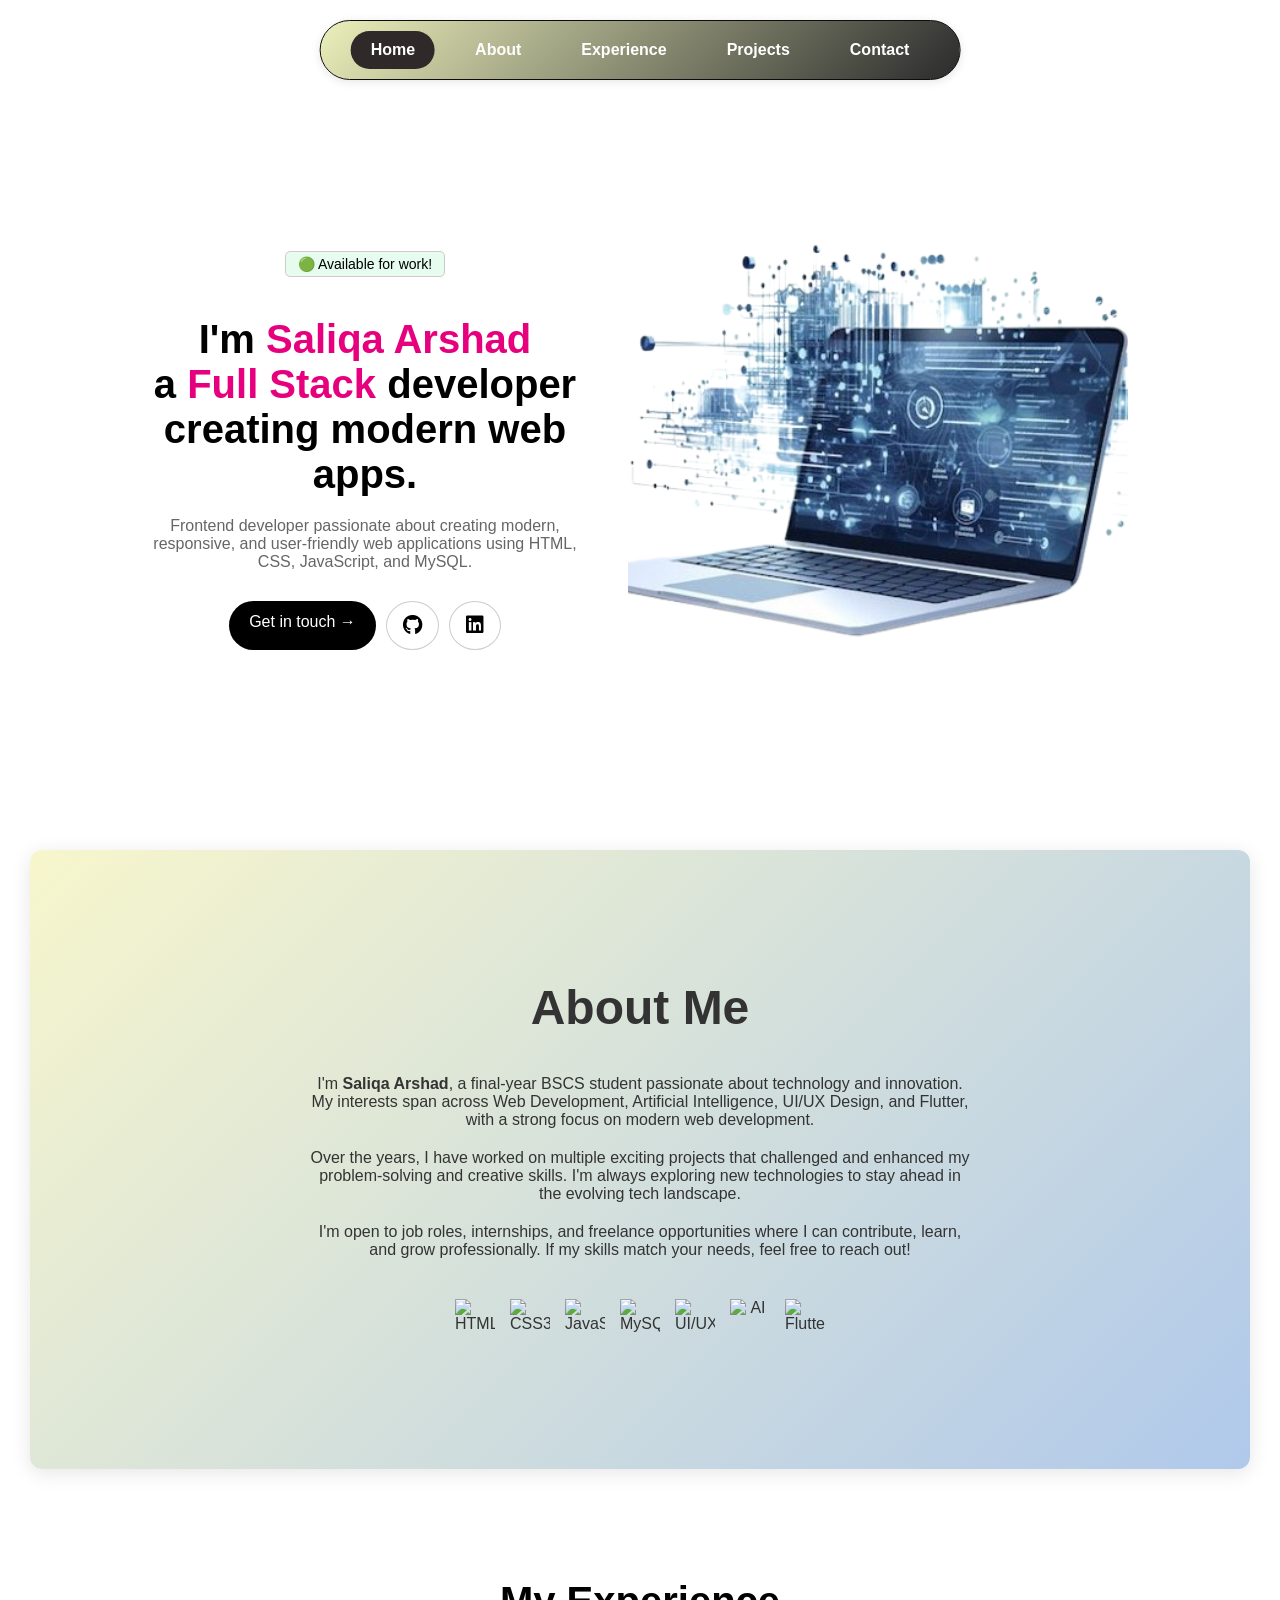
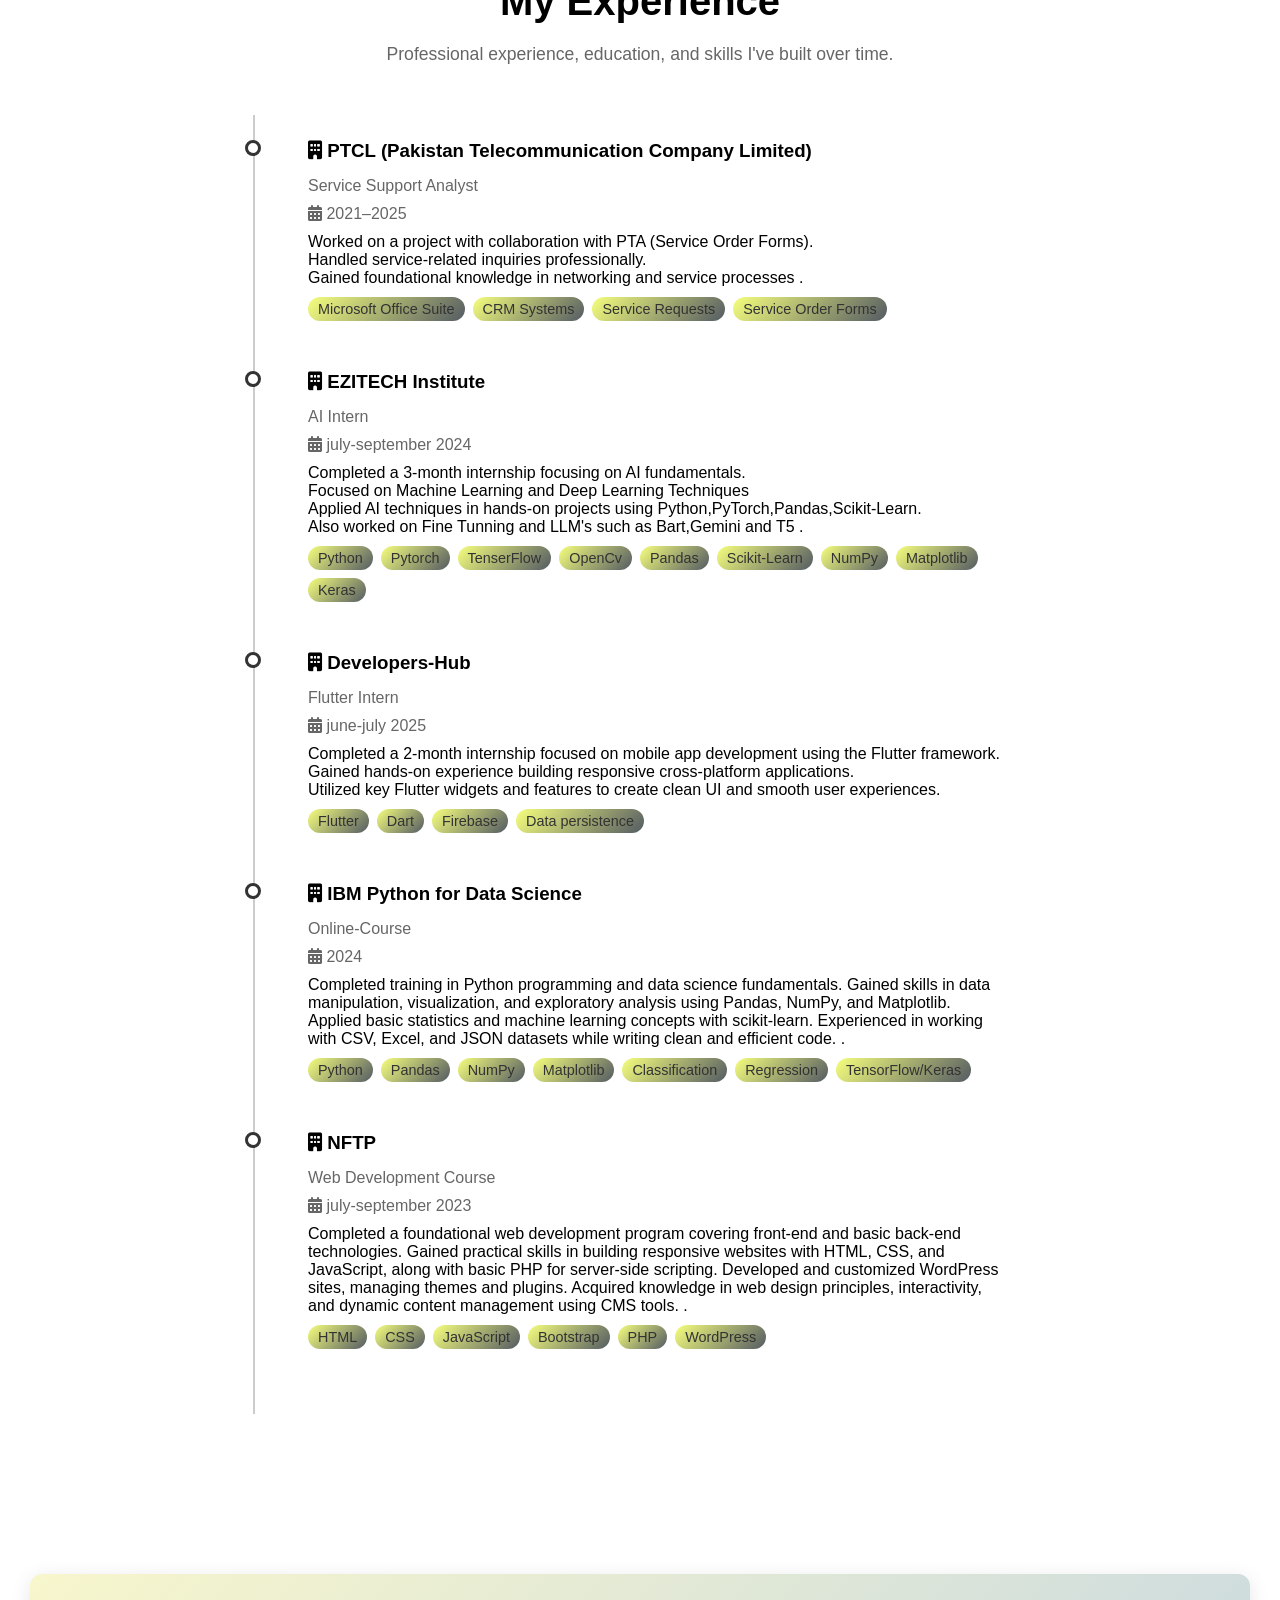
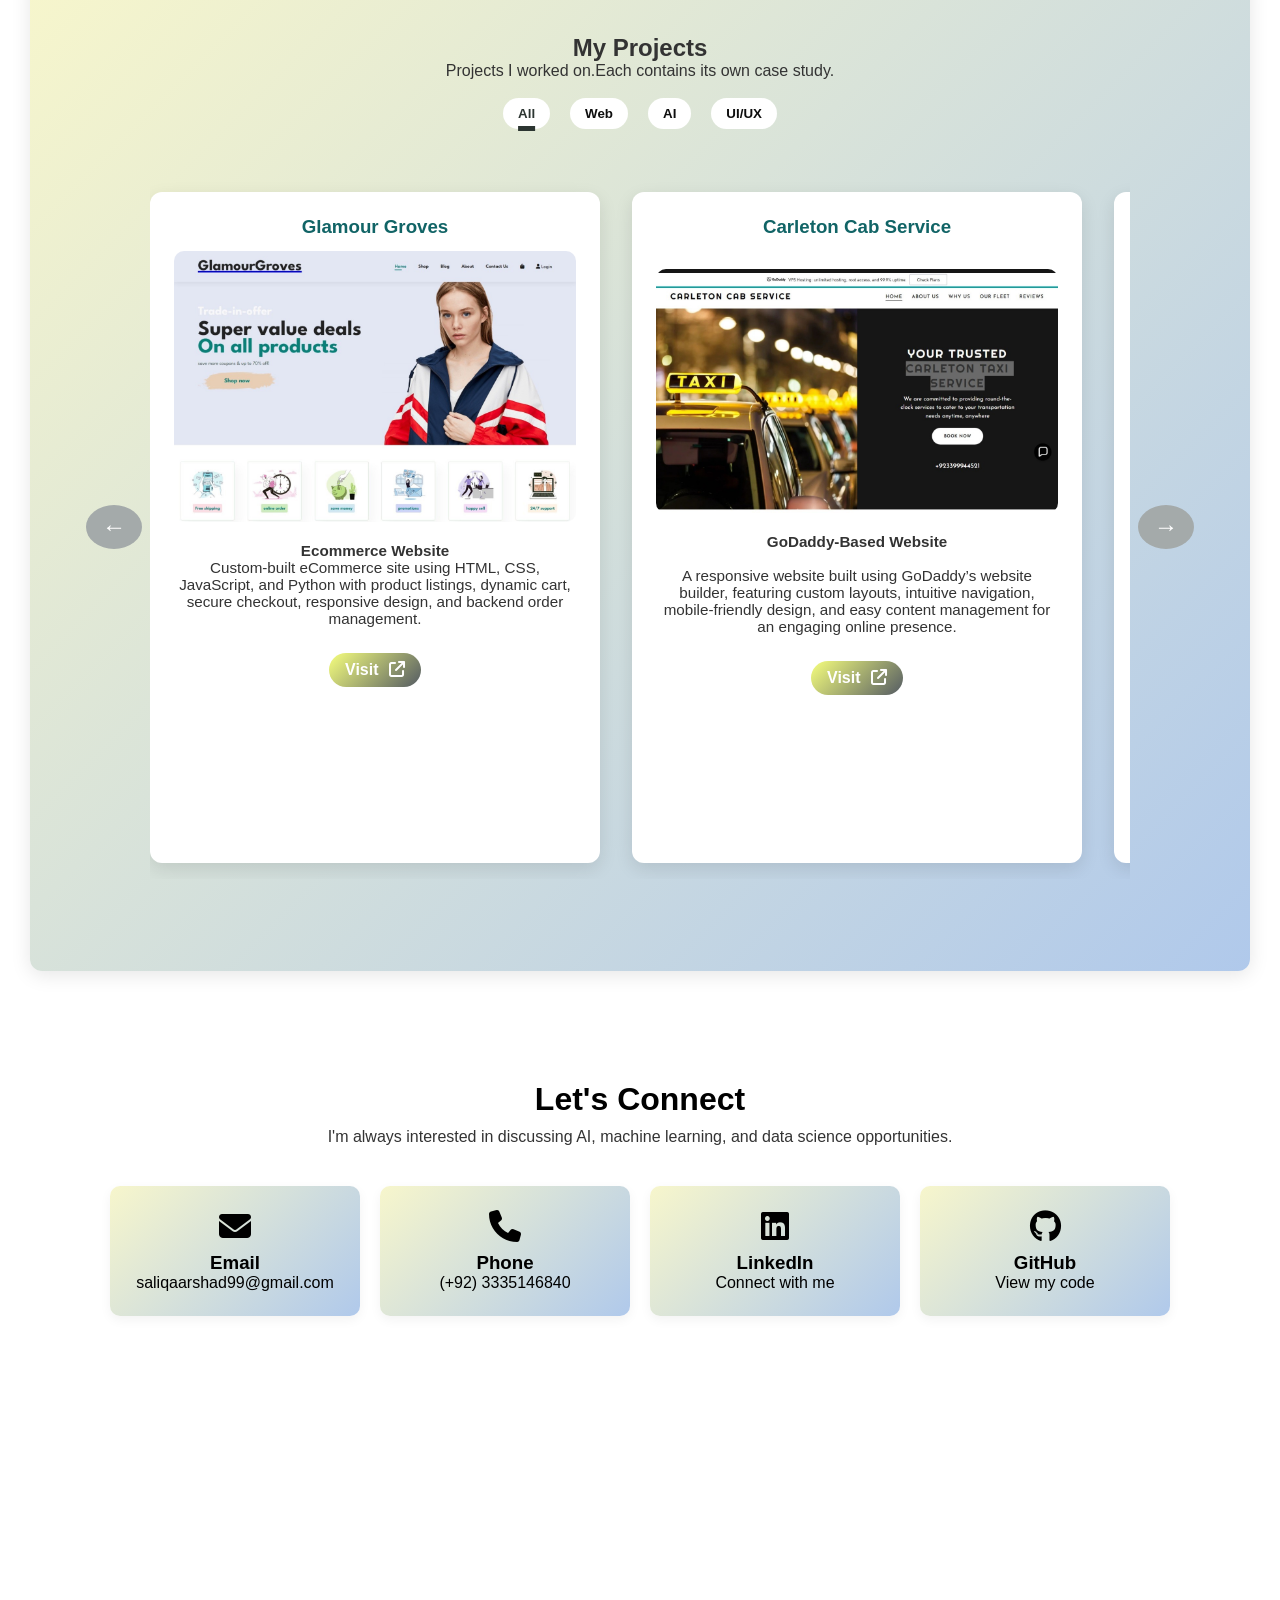
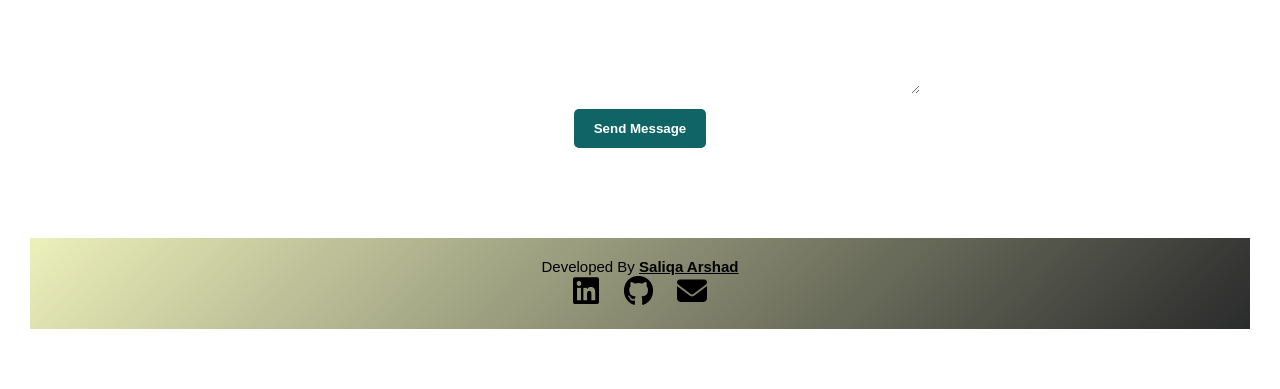
==== commit 0ddb17c5: "Update index.html" ====
--- a/index.html
+++ b/index.html
@@ -44,10 +44,10 @@
       </p>
       <div class="buttons">
         <a href="#" class="btn dark">Get in touch →</a>
-        <a href="https://github.com/your-username" class="icon" target="_blank" aria-label="GitHub">
+        <a href="https://github.com/saliqaarshad" class="icon" target="_blank" aria-label="GitHub">
           <i class="fab fa-github"></i>
         </a>
-        <a href="https://www.linkedin.com/in/your-profile" class="icon" target="_blank" aria-label="LinkedIn">
+        <a href="https://www.linkedin.com/in/saliqa-arshad-60aa34237/" class="icon" target="_blank" aria-label="LinkedIn">
           <i class="fab fa-linkedin"></i>
         </a>
       </div>
@@ -505,3 +505,4 @@
 
 </body>
 </html>
+
--- a/main.css
+++ b/main.css
@@ -9,16 +9,19 @@
   background: #fff;
   color: #000;
   text-align: center;
-  padding: 100px 20px 60px; /* top padding to avoid overlap from fixed navbar */
-}
+  padding: 100px 30px 60px; /* top padding to avoid overlap from fixed navbar */
+  
+}
+
 html {
   scroll-behavior: smooth;
 }
+
 .navbar {
-  background: #fff;
-  padding: 10px 20px;
-  border: 1px solid #ddd;
-  border-radius: 50px;
+ background: linear-gradient(135deg, #ecf0ba, #2a2b2c);
+  padding: 10px 20px;align-self: baseline;
+  border: 1px solid #0e0d0d;
+  border-radius: 90px;
   display: inline-block;
   text-align: center;
   position: fixed;
@@ -35,6 +38,7 @@
   margin: 0;
   display: inline-flex;
   align-items: center;
+  font-weight: bold;
 }
 
 .navbar ul li {
@@ -43,7 +47,7 @@
 
 .navbar ul li a {
   text-decoration: none;
-  color: #666;
+  color: #ffffff;
   padding: 10px 20px;
   border-radius: 50px;
   display: inline-block;
@@ -81,79 +85,13 @@
 body.dark .navbar ul li a.active {
   background-color: #333;
   color: #f5f5f5;
-}
-
-
-.navbar {
-  background: #fff;
-  padding: 10px 20px;
-  border: 1px solid #ddd;
-  border-radius: 50px;
-  display: inline-block;
-  text-align: center;
-  position: fixed;
-  top: 20px;
-  left: 50%;
-  transform: translateX(-50%);
-  z-index: 1000;
-  box-shadow: 0 2px 10px rgba(0, 0, 0, 0.1);
-}
-
-.navbar ul {
-  list-style: none;
-  padding: 0;
-  margin: 0;
-  display: inline-flex;
-  align-items: center;
-}
-
-.navbar ul li {
-  margin: 0 10px;
-}
-
-.navbar ul li a {
-  text-decoration: none;
-  color: #666;
-  padding: 10px 20px;
-  border-radius: 50px;
-  display: inline-block;
-  transition: background 0.3s, color 0.3s;
-  white-space: nowrap;
-}
-
-/* Active link (Home stays highlighted) */
-.navbar ul li a.active {
-  background: #302929;
-  color: #fff;
-}
-
-/* Hover effect for all links */
-.navbar ul li a:hover {
-  background: #302929;
-  color: #fff;
-}
-
-/* Dark mode support */
-body.dark .navbar {
-  background-color: #1e1e1e;
-  border-color: #333;
-}
-
-body.dark .navbar ul li a {
-  color: #f5f5f5;
-}
-
-body.dark .navbar ul li a:hover {
-  background-color: #333;
-  color: #f5f5f5;
-}
-
-body.dark .navbar ul li a.active {
-  background-color: #333;
-  color: #f5f5f5;
-}
+
+}
+
+
 
 /* Hero section */
+/* Existing hero text styles */
 .hero .availability {
   display: inline-block;
   background: #e6fcef;
@@ -163,13 +101,23 @@
   font-size: 14px;
   border-radius: 5px;
   margin-bottom: 20px;
-}
+  text-align: center; /* Center text inside badge */
+  margin-left: auto;  /* Push horizontally to center */
+  margin-right: auto;
+}
+
+
 
 .hero h1 {
   font-size: 2.5rem;
   font-weight: 700;
   margin: 20px 0;
 }
+.hero-text {
+  display: flex;
+  flex-direction: column;
+  align-items: center; /* Centers badge and headline */
+}
 
 .hero .highlight {
   color: #e6007e;
@@ -181,11 +129,12 @@
   margin-bottom: 30px;
 }
 
+/* Button styles */
 .buttons {
   display: flex;
-  justify-content: center;
   gap: 10px;
   flex-wrap: wrap;
+  justify-content: flex-start; /* Align with text */
 }
 
 .btn {
@@ -214,7 +163,54 @@
   border-radius: 50%;
   background: #fff;
   color: #000;
-  text-decoration: none;
+}
+
+/* New layout styles */
+.hero {
+  padding: 100px 10%;
+}
+
+.hero-content {
+  display: flex;
+  align-items: center;
+  justify-content: space-between;
+  gap: 50px;
+}
+
+.hero-text {
+  flex: 1;
+}
+
+.hero-image {
+  flex: 1;
+  display: flex;
+  justify-content: center;
+}
+
+.hero-image img {
+  width: 500px;           /* Fixed width */
+  height: 500px;          /* Same height for square */
+  object-fit: cover;      /* Crop image to fit square */
+  border-radius: 8px;     /* Optional rounded corners */
+  
+  display: block;
+}
+
+
+/* Responsive */
+@media (max-width: 768px) {
+  .hero-content {
+    flex-direction: column;
+    text-align: center;
+  }
+
+  .buttons {
+    justify-content: center; /* Center buttons on mobile */
+  }
+
+  .hero-image {
+    margin-top: 20px;
+  }
 }
 
 /* Toggle Button */
@@ -284,6 +280,16 @@
 #about {
   scroll-margin-top: 100px; /* adjust to your navbar height */
 }
+.about-container {
+    max-width: 1400px; /* Adjust this to control the width of the box */
+    margin: 50px auto; /* Centers the container on the page */
+    padding: 60px 40px;
+    background: linear-gradient(135deg, #f7f6cc, #b0c9eb); /* White background color for the box */
+    box-shadow: 0 4px 20px rgba(0, 0, 0, 0.1); /* Adds a subtle shadow for depth */
+    border-radius: 12px; /* Rounds the corners */
+    color: #333; /* Sets a dark text color for contrast against the white background */
+    text-align: center;
+}
 
 .about-section {
   max-width: 700px;
@@ -367,7 +373,7 @@
   content: '';
   position: absolute;
   top: 0;
-  left: 30px; /* Distance from the left */
+  left: 0px; /* Distance from the left */
   width: 2px;
   height: 100%;
   background-color: #ccc;
@@ -378,12 +384,12 @@
   display: flex;
   align-items: flex-start;
   margin-bottom: 40px;
-  padding-left: 60px; /* Makes room for the bullet + line */
+  padding-left: 30px; /* Makes room for the bullet + line */
 }
 
 .bullet {
   position: absolute;
-  left: 22px; /* Center on the line */
+  left: -8px; /* Center on the line */
   top: 5px;
   width: 16px;
   height: 16px;
@@ -415,12 +421,13 @@
 }
 
 .skills span {
-  background: #eee;
+   background: linear-gradient(135deg, #f6ff7d, #545b63);
   padding: 4px 10px;
   border-radius: 15px;
   font-size: 0.9rem;
   color: #333;
 }
+/*-------project*/
 .projects-slider {
   position: relative;
   display: flex;
@@ -428,7 +435,16 @@
   overflow: hidden;
   padding: 2rem 1rem;
 }
-
+.project-container {
+    max-width: 1400px; /* Adjust this to control the width of the box */
+    margin: 50px auto; /* Centers the container on the page */
+    padding: 60px 40px;
+    background: linear-gradient(135deg, #f7f6cc, #b0c9eb); /* White background color for the box */
+    box-shadow: 0 4px 20px rgba(0, 0, 0, 0.1); /* Adds a subtle shadow for depth */
+    border-radius: 12px; /* Rounds the corners */
+    color: #333; /* Sets a dark text color for contrast against the white background */
+    text-align: center;
+}
 .projects-track {
   display: flex;
   gap: 2rem;
@@ -436,6 +452,26 @@
   scroll-behavior: smooth;
   padding: 1rem 0;
 }
+.visit-btn {
+  display: inline-block;
+  margin-top: 10px;
+  padding: 8px 16px;
+  background: linear-gradient(135deg, #f6ff7d, #545b63);
+  color: #fff;
+  border-radius: 25px;
+  text-decoration: none;
+  font-weight: bold;
+  transition: background 0.3s ease;
+}
+
+.visit-btn i {
+  margin-left: 6px;
+}
+
+.visit-btn:hover {
+  background-color: #0d3e3e;
+}
+
 
 .project-card {
   flex: 0 0 450px; /* Increased width */
@@ -495,6 +531,7 @@
 
 .slider-btn {
   background-color: #a4aaaa;
+  
   color: white;
   border: none;
   font-size: 1.5rem;
@@ -516,11 +553,46 @@
 .slider-btn.right {
   margin-left: 0.5rem;
 }
+/*Tap Stayling*/
+.tab-buttons {
+  display: flex;
+  gap: 20px;
+  margin-bottom: 15px;
+  justify-content: center;
+  font-weight: bolder;
+}
+
+.tab-btn {
+  padding: 8px 15px;
+  border: #080808;
+  justify-content: center;
+  background: linear-gradient(135deg,#ffffff ,#ffffff);
+  color: rgb(14, 14, 14);
+  cursor: pointer;
+  border-radius: 25px;
+  transition: background 0.3s;
+  font-weight: bolder;
+}
+
+.tab-btn.active {
+  background-color: #FFCB9A;
+  color: #2C3531;
+  font-weight: bold;
+  text-decoration: underline;
+  text-decoration-thickness: 5px;
+  text-underline-offset: 8px; /* pushes underline slightly away from text */
+}
+
+.tab-btn:hover {
+  background-color: #D9B08C;
+}
+
+
 /* Import Font Awesome for icons */
 @import url("https://cdnjs.cloudflare.com/ajax/libs/font-awesome/6.4.0/css/all.min.css");
 
 .contact-section {
-  background: linear-gradient(135deg, #d1b3f1, #2575fc);
+  background: linear-gradient(135deg, #ffffff, #ffffff);
   color: #000000;
   padding: 60px 20px;
   text-align: center;
@@ -529,13 +601,16 @@
 .contact-section h2 {
   font-size: 2rem;
   margin-bottom: 10px;
+  font-weight: bold;
 }
 
 .contact-section .subtitle {
   font-size: 1rem;
   margin-bottom: 40px;
-}
-
+  color: #333;
+}
+
+/* Contact Cards Section */
 .contact-options {
   display: flex;
   flex-wrap: wrap;
@@ -545,45 +620,48 @@
 }
 
 .contact-card {
-  background: rgba(0, 0, 0, 0.1);
-  padding: 20px;
+  background: linear-gradient(135deg, #f7f6cc, #b0c9eb);
+  padding: 1.5rem;
   border-radius: 10px;
+  text-align: center;
+  box-shadow: 0 4px 12px rgba(0, 0, 0, 0.05);
+  transition: transform 0.3s ease, box-shadow 0.3s ease;
   flex: 1 1 200px;
   max-width: 250px;
-  text-align: center;
-  backdrop-filter: blur(5px);
-  transition: transform 0.3s ease;
+}
+
+.contact-card a {
+  text-decoration: none;
+  color: inherit;
+  display: block;
+}
+
+.contact-card i {
+  font-size: 2rem;
+  color: #000000;
+  margin-bottom: 10px;
 }
 
 .contact-card:hover {
   transform: translateY(-5px);
-}
-
-.contact-card i {
-  font-size: 2rem;
-  margin-bottom: 10px;
-}
-
-.contact-card h3 {
-  font-size: 1.1rem;
-  margin-bottom: 5px;
-}
-
-.contact-card p {
-  font-size: 0.9rem;
-}
-
+  box-shadow: 0 6px 16px rgba(0, 0, 0, 0.15);
+}
+
+/* Contact Form */
 .contact-form-wrapper {
-  background: rgba(255, 255, 255, 0.1);
+  background: linear-gradient(135deg, #f7f6cc, #b0c9eb);
   border-radius: 10px;
   padding: 30px 20px;
   max-width: 600px;
   margin: 0 auto;
   backdrop-filter: blur(5px);
+  box-shadow: 0 4px 15px rgba(0, 0, 0, 0.1);
 }
 
 .contact-form-wrapper h3 {
   margin-bottom: 20px;
+  font-size: 1.3rem;
+  font-weight: bold;
 }
 
 .contact-form-wrapper form {
@@ -601,97 +679,75 @@
 .contact-form-wrapper input,
 .contact-form-wrapper textarea {
   flex: 1 1 150px;
-  padding: 10px;
+  padding: 12px;
   border: none;
   border-radius: 5px;
+  background: #fff;
+  font-size: 1rem;
+  outline: none;
+  box-shadow: inset 0 1px 4px rgba(0, 0, 0, 0.1);
+  transition: box-shadow 0.3s ease;
+}
+
+.contact-form-wrapper input:focus,
+.contact-form-wrapper textarea:focus {
+  box-shadow: 0 0 8px rgba(17, 100, 102, 0.4);
 }
 
 .contact-form-wrapper textarea {
-  min-height: 50px;
+  min-height: 100px;
   resize: vertical;
 }
 
 .contact-form-wrapper button {
-  padding: 10px 20px;
-  background: #fffcfc;
-  color: #8f7d7d;
+  padding: 12px 20px;
+  background: #116466;
+  color: #fff;
   border: none;
   border-radius: 5px;
   font-weight: bold;
   cursor: pointer;
   align-self: center;
+  transition: background 0.3s ease, transform 0.2s ease;
 }
 
 .contact-form-wrapper button:hover {
-  background: #eee;
-}
-.site-footer {
-  background-color: #2c2c2c;
-  color: #fff;
-  padding: 30px 20px;
-  text-align: center;
-}
-
-.footer-content {
-  max-width: 1000px;
-  margin: 0 auto;
-}
-
-.footer-content p {
-  margin: 0 0 10px;
-  font-size: 0.95rem;
-}
-
-.footer-socials a {
-  color: #fff;
-  margin: 0 10px;
-  font-size: 1.2rem;
-  transition: color 0.3s ease;
-}
-
-.footer-socials a:hover {
-  color: #ffcb9a; /* Your brand color */
-}
-
-/* Contact Card */
-.contact-card {
-  background: linear-gradient(135deg, #dcbaff, #97bdff);
-  padding: 1.5rem;
-  border-radius: 10px;
-  text-align: center;
-  box-shadow: 0 4px 12px rgba(0, 0, 0, 0.05);
-  transition: transform 0.3s ease;
-  margin: 1rem;
-}
-
-.contact-card a {
-  text-decoration: none;
-  color: inherit;
-  display: block;
-}
-
-.contact-card i {
-  font-size: 2rem;
-  color: #000000;
-  margin-bottom: 10px;
-}
-
-.contact-card:hover {
-  transform: translateY(-5px);
-}
+  background: #0e4f4f;
+  transform: scale(1.05);
+}
+
+
+
 
 /* Footer */
 .site-footer {
-  background-color: #2C3531;
+  background: linear-gradient(135deg, #ecf0ba, #2a2b2c);
   color: #fff;
   text-align: center;
   padding: 20px 0;
 }
-
+.footer-text p {
+    font-size: 15px;
+    color: #000000;
+    text-decoration-thickness: 4px;
+}
+.bd{
+   font-size: 15px;
+    color: #000000;
+    text-decoration-thickness: 4px;
+    font-weight: bold;
+}
+
+.footer-text a {
+    color: #000000;
+    text-decoration: underline; /* Underline the name */
+    transition: color 0.3s ease;
+    
+}
 .footer-socials a {
-  color: #fff;
+  color: #000000;
   margin: 0 10px;
-  font-size: 1.4rem;
+  font-size: 30px;
   transition: color 0.3s ease;
 }
 
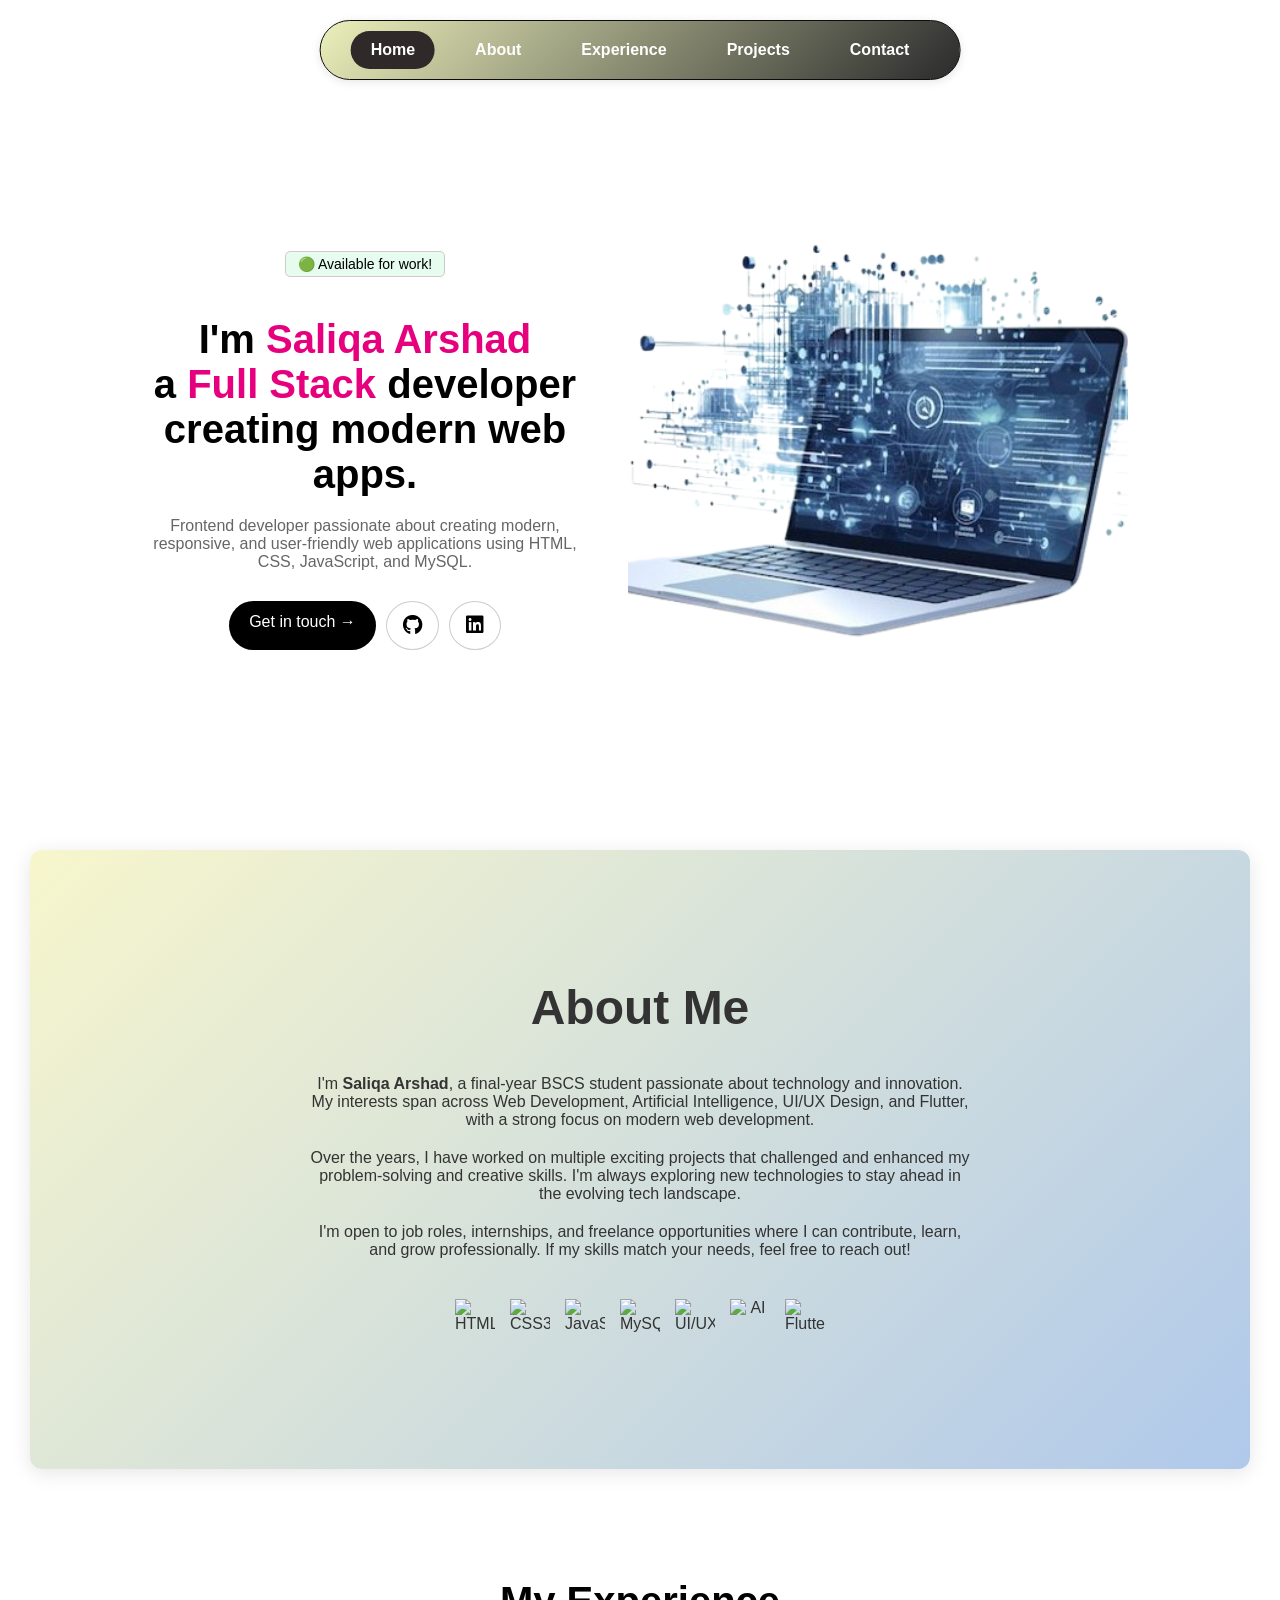
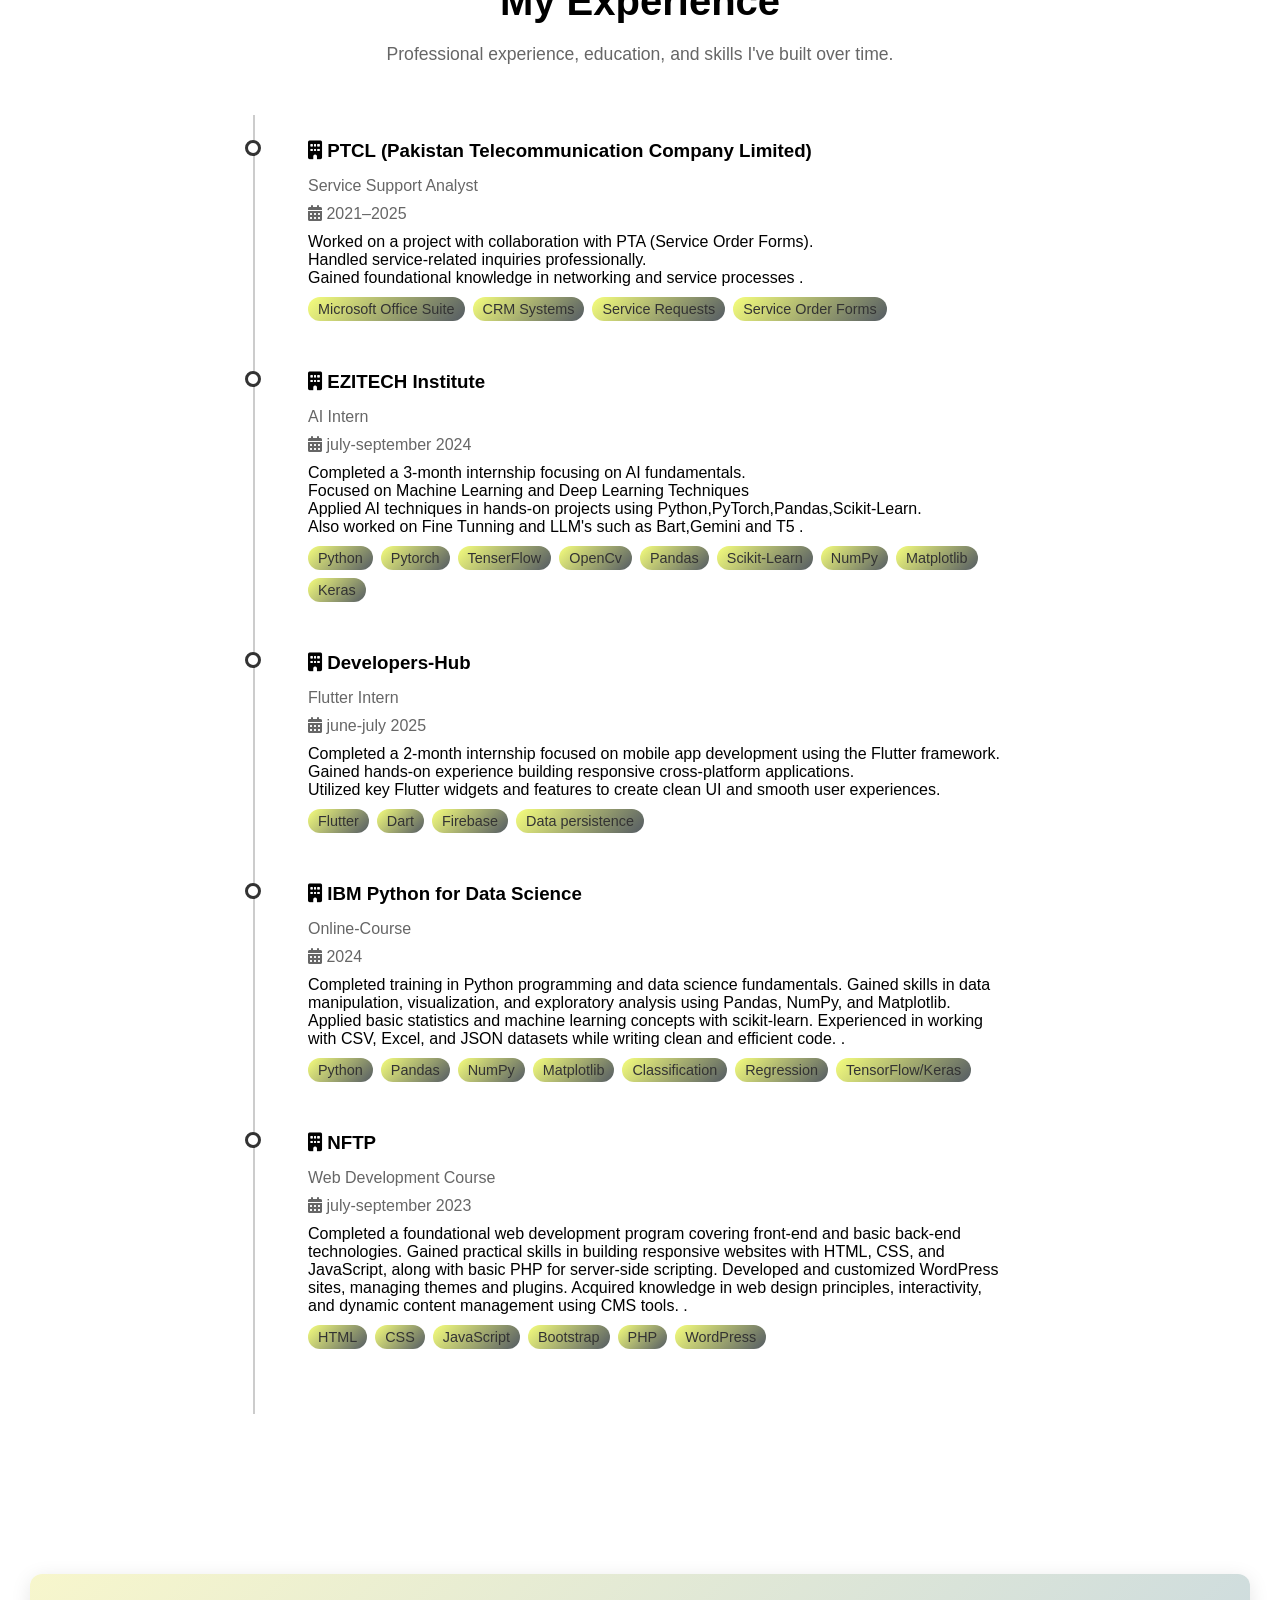
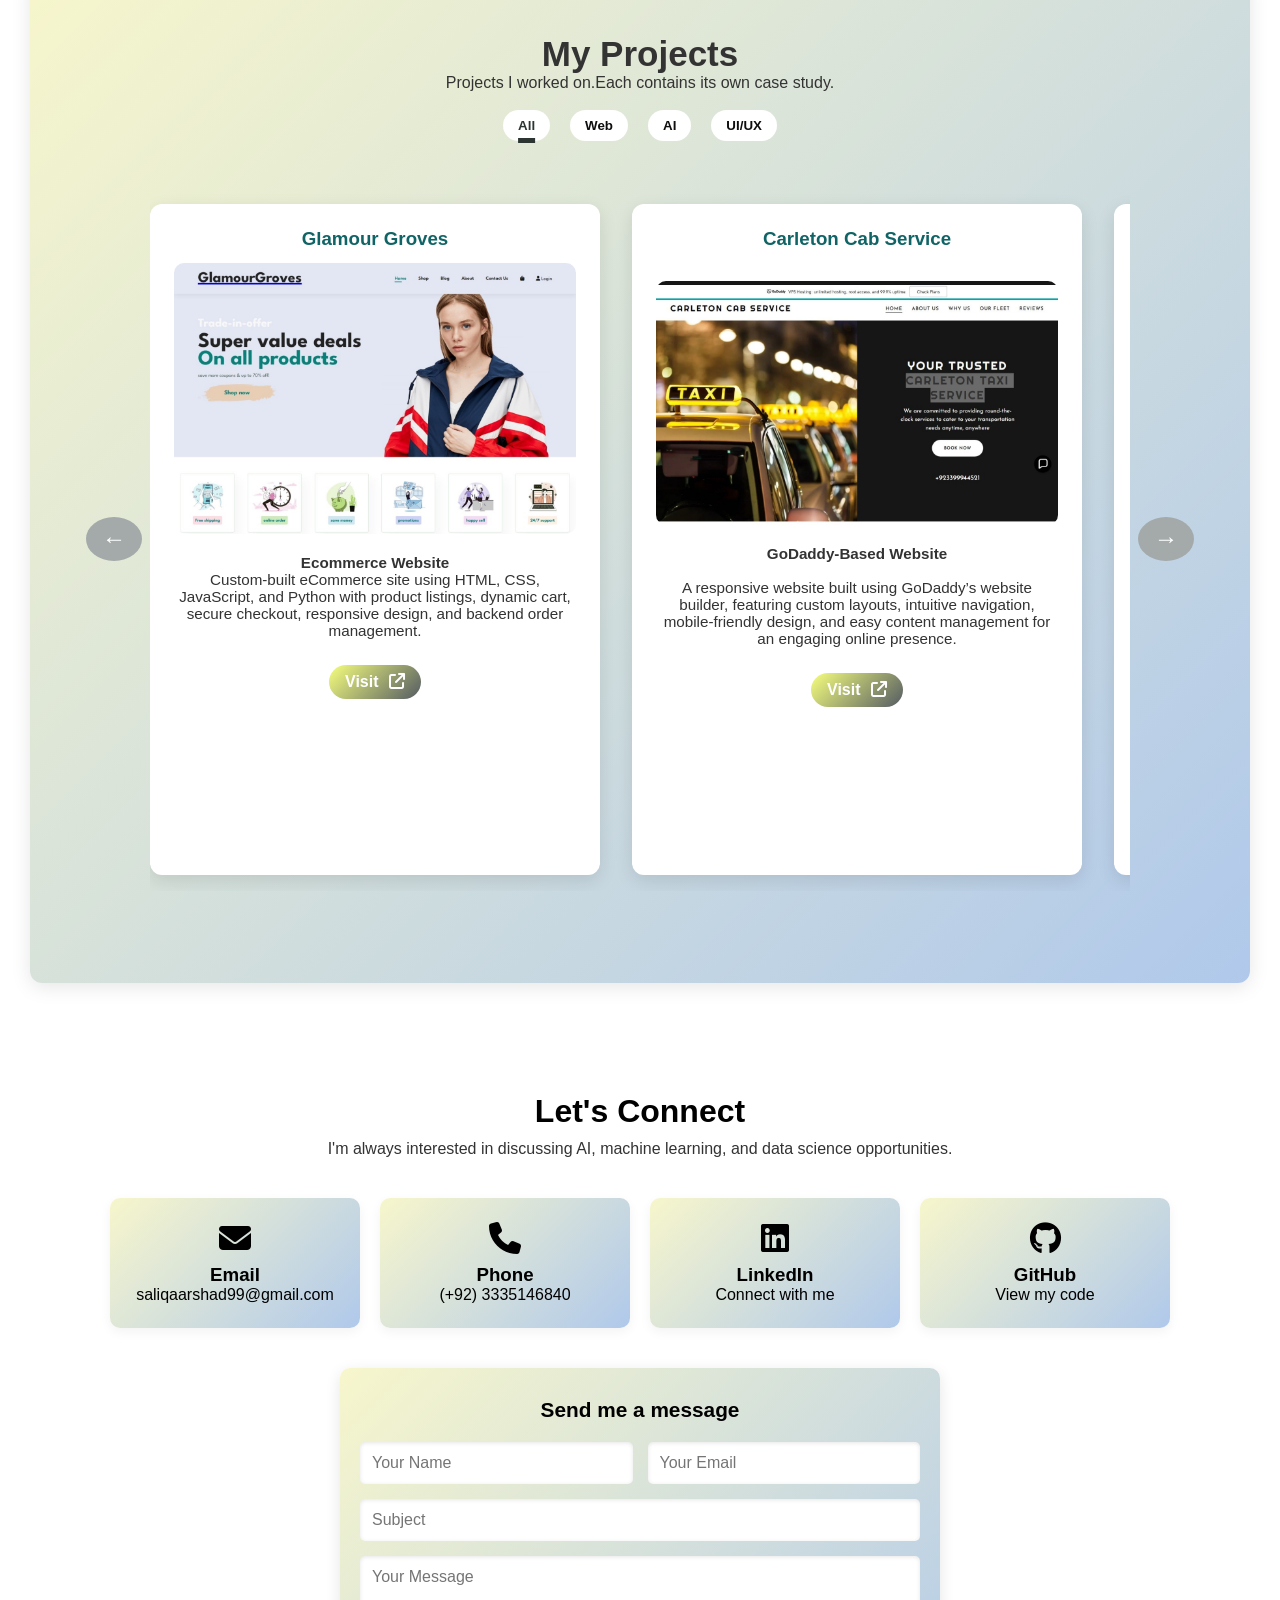
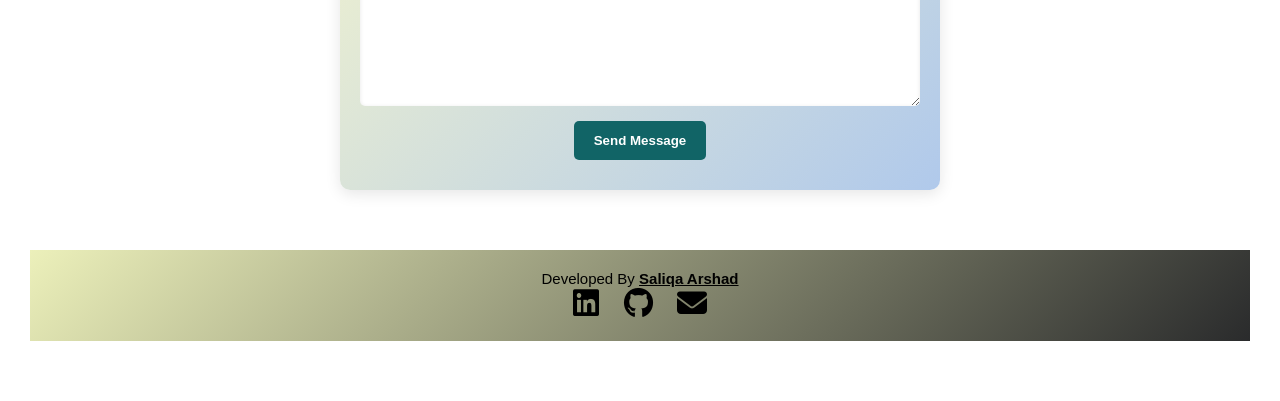
==== commit 5ce4dc51: "Update index.html" ====
--- a/index.html
+++ b/index.html
@@ -43,11 +43,11 @@
         Frontend developer passionate about creating modern, responsive, and user-friendly web applications using HTML, CSS, JavaScript, and MySQL.
       </p>
       <div class="buttons">
-        <a href="#" class="btn dark">Get in touch →</a>
+        <a href="#contact" class="btn dark">Get in touch →</a>
         <a href="https://github.com/saliqaarshad" class="icon" target="_blank" aria-label="GitHub">
           <i class="fab fa-github"></i>
         </a>
-        <a href="https://www.linkedin.com/in/saliqa-arshad-60aa34237/" class="icon" target="_blank" aria-label="LinkedIn">
+        <a href="https://www.linkedin.com/in/saliqa-arshad-60aa34237 " class="icon" target="_blank" aria-label="LinkedIn">
           <i class="fab fa-linkedin"></i>
         </a>
       </div>
@@ -212,8 +212,8 @@
 
 <!---==========================Project===================================-->
 <div class="project-container">
-<section id="projects" class="projects-section">
-  <h1>My Projects</h1>
+<section id="projects" class="projects-section" >
+  <h1 style="font-size: 35px;">My Projects</h1>
   <p>Projects I worked on.Each contains its own case study.</p>
 <br>
   <!-- Tabs -->
@@ -435,9 +435,11 @@
 
   <div class="contact-options">
     <div class="contact-card">
+      <a href="mailto:saliqaarshad99@gmail.com">
       <i class="fas fa-envelope"></i>
       <h3>Email</h3>
-      <p><a href="mailto:saliqaarshad99@gmail.com">saliqaarshad99@gmail.com</a></p>
+      <p><a href="">saliqaarshad99@gmail.com</a></p>
+    </a>
     </div>
 
     <div class="contact-card">
@@ -455,7 +457,7 @@
     </div>
 
     <div class="contact-card">
-      <a href="https://github.com/YourGitHubUsername" target="_blank">
+      <a href="https://github.com/saliqaarshad" target="_blank">
         <i class="fab fa-github"></i>
         <h3>GitHub</h3>
         <p>View my code</p>
@@ -505,4 +507,3 @@
 
 </body>
 </html>
-
